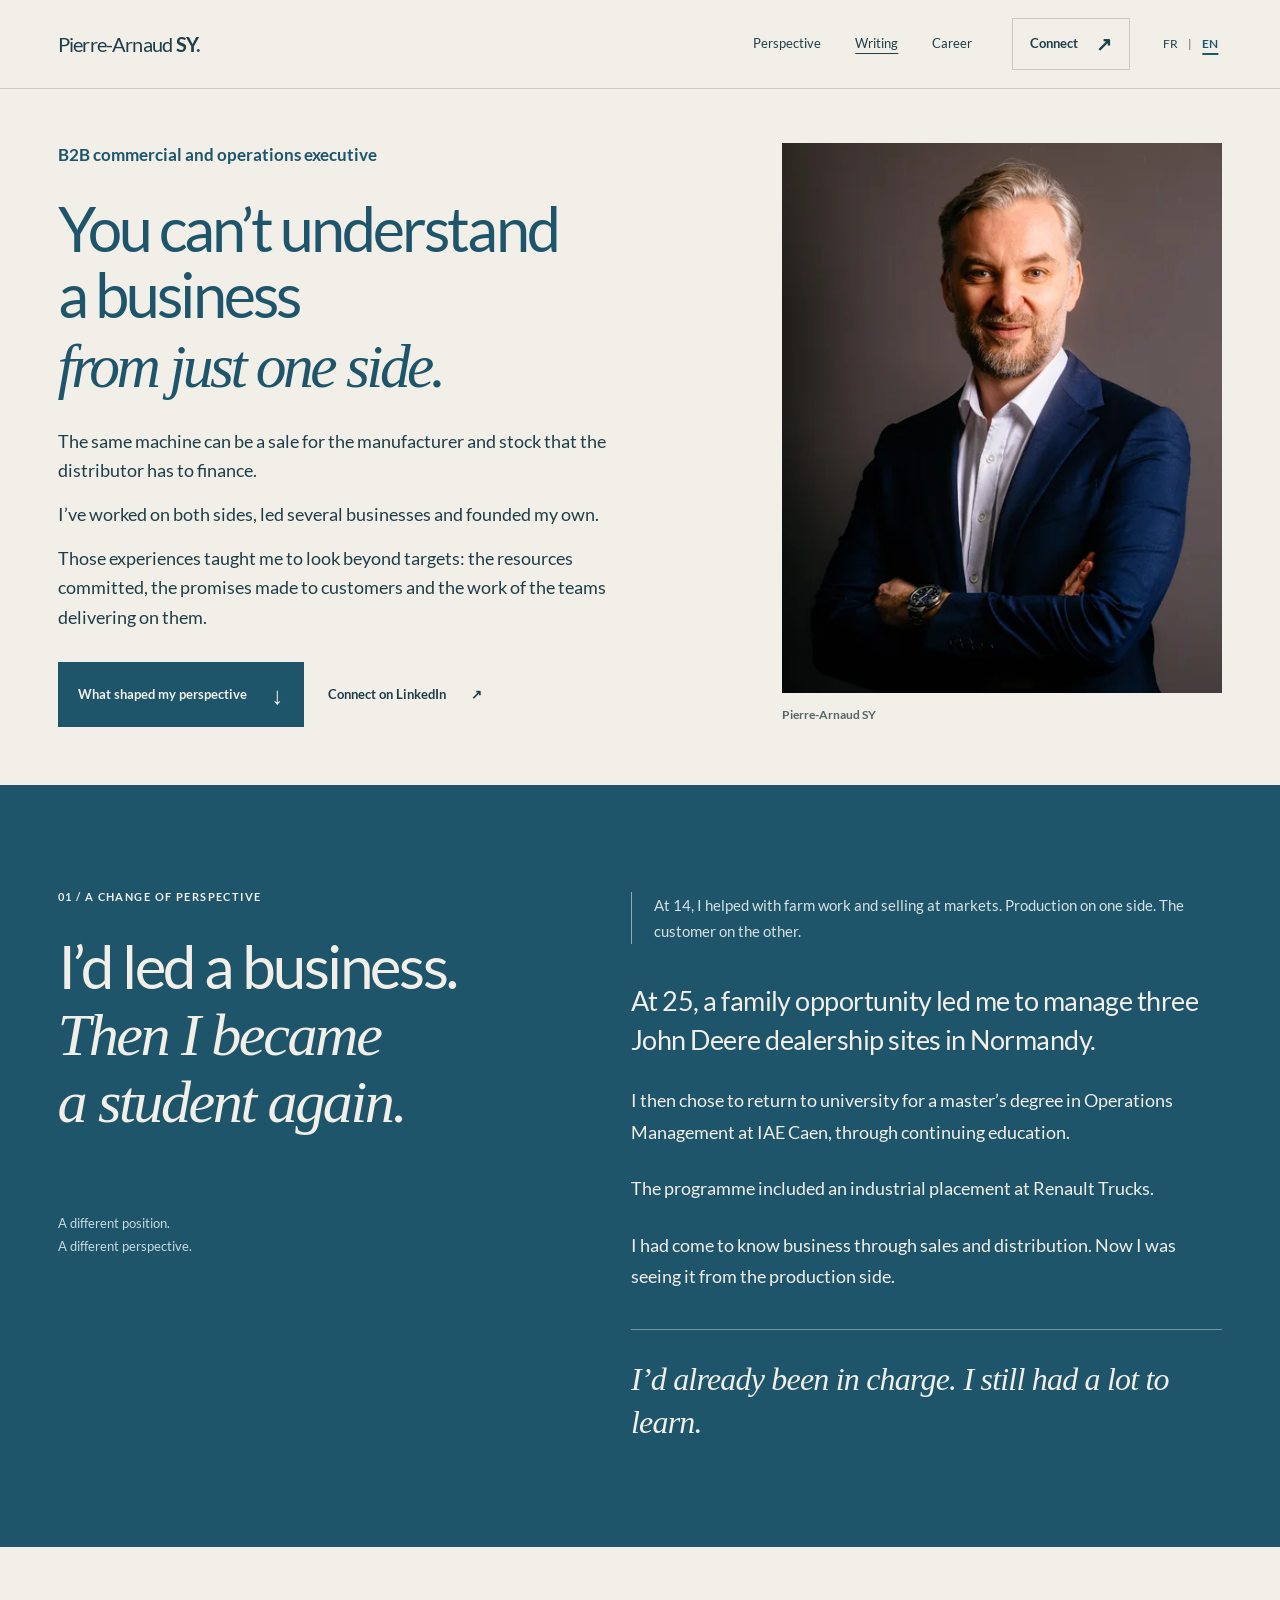
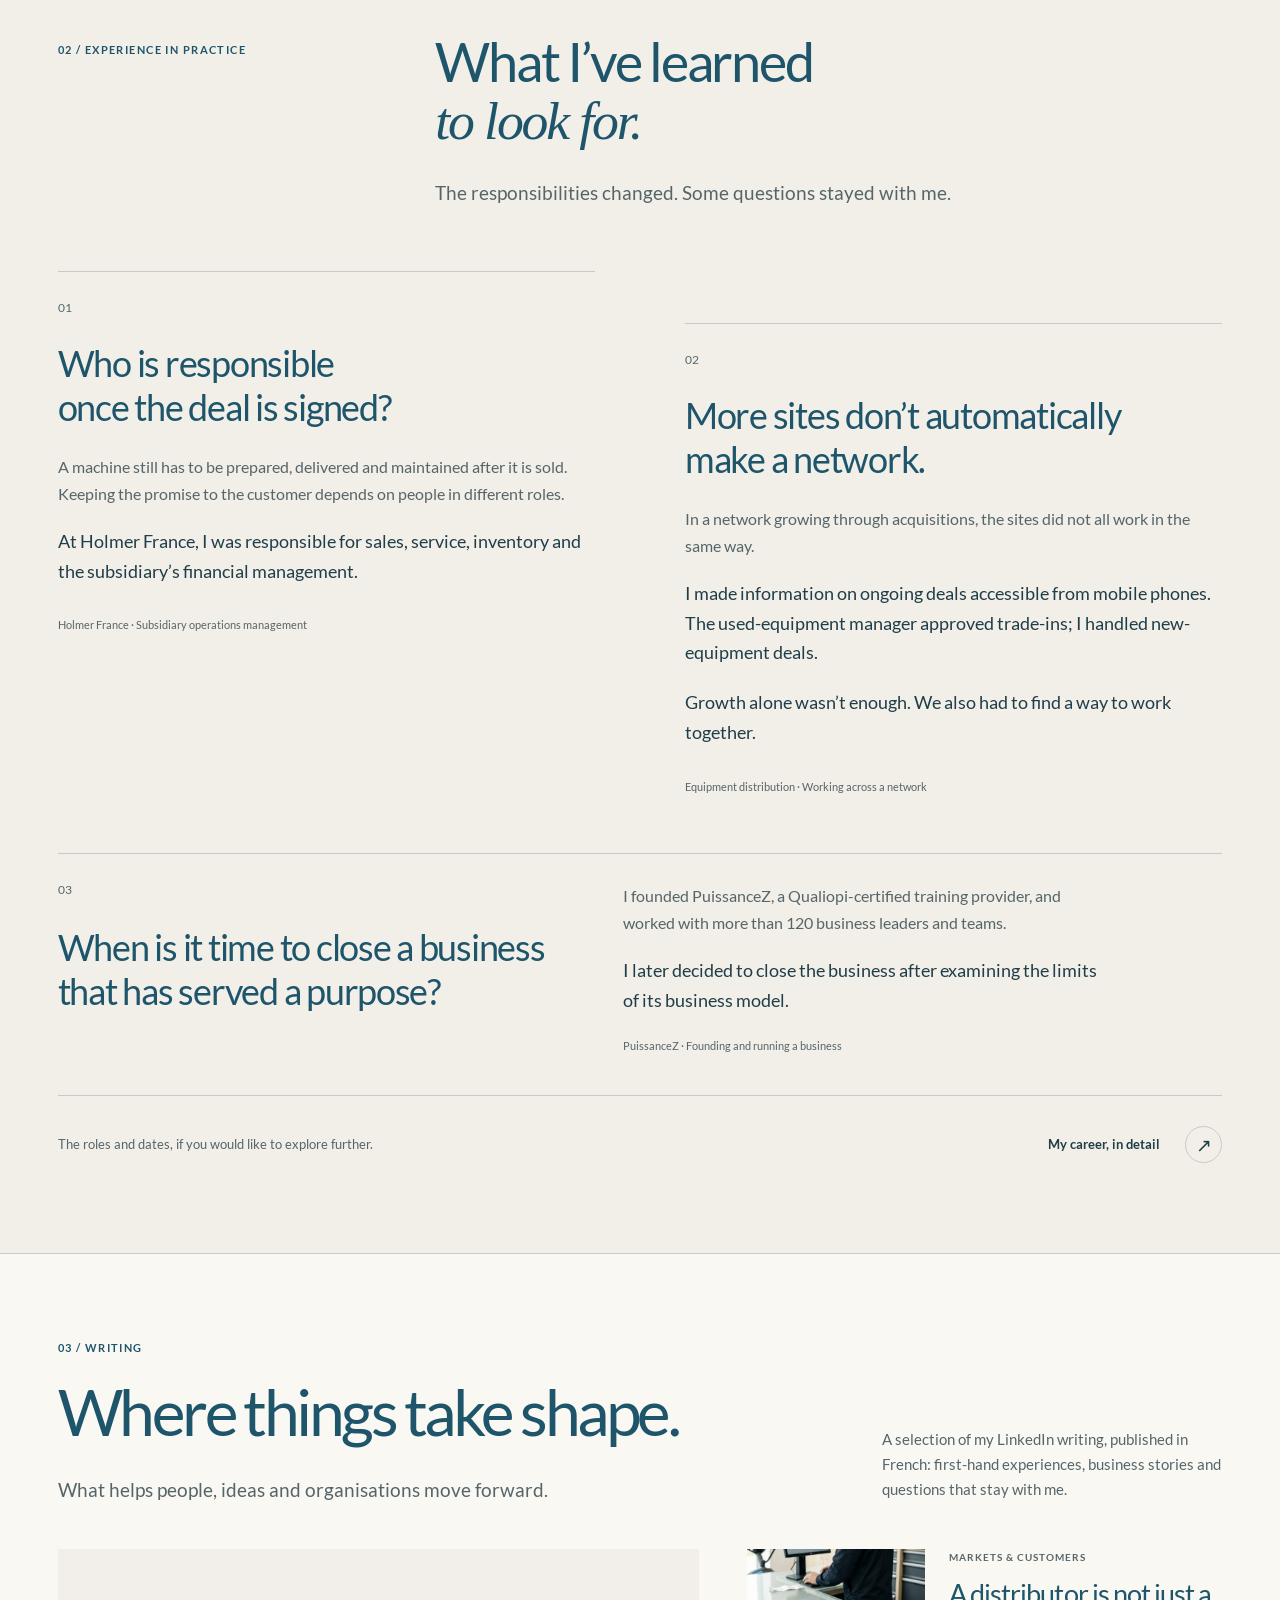
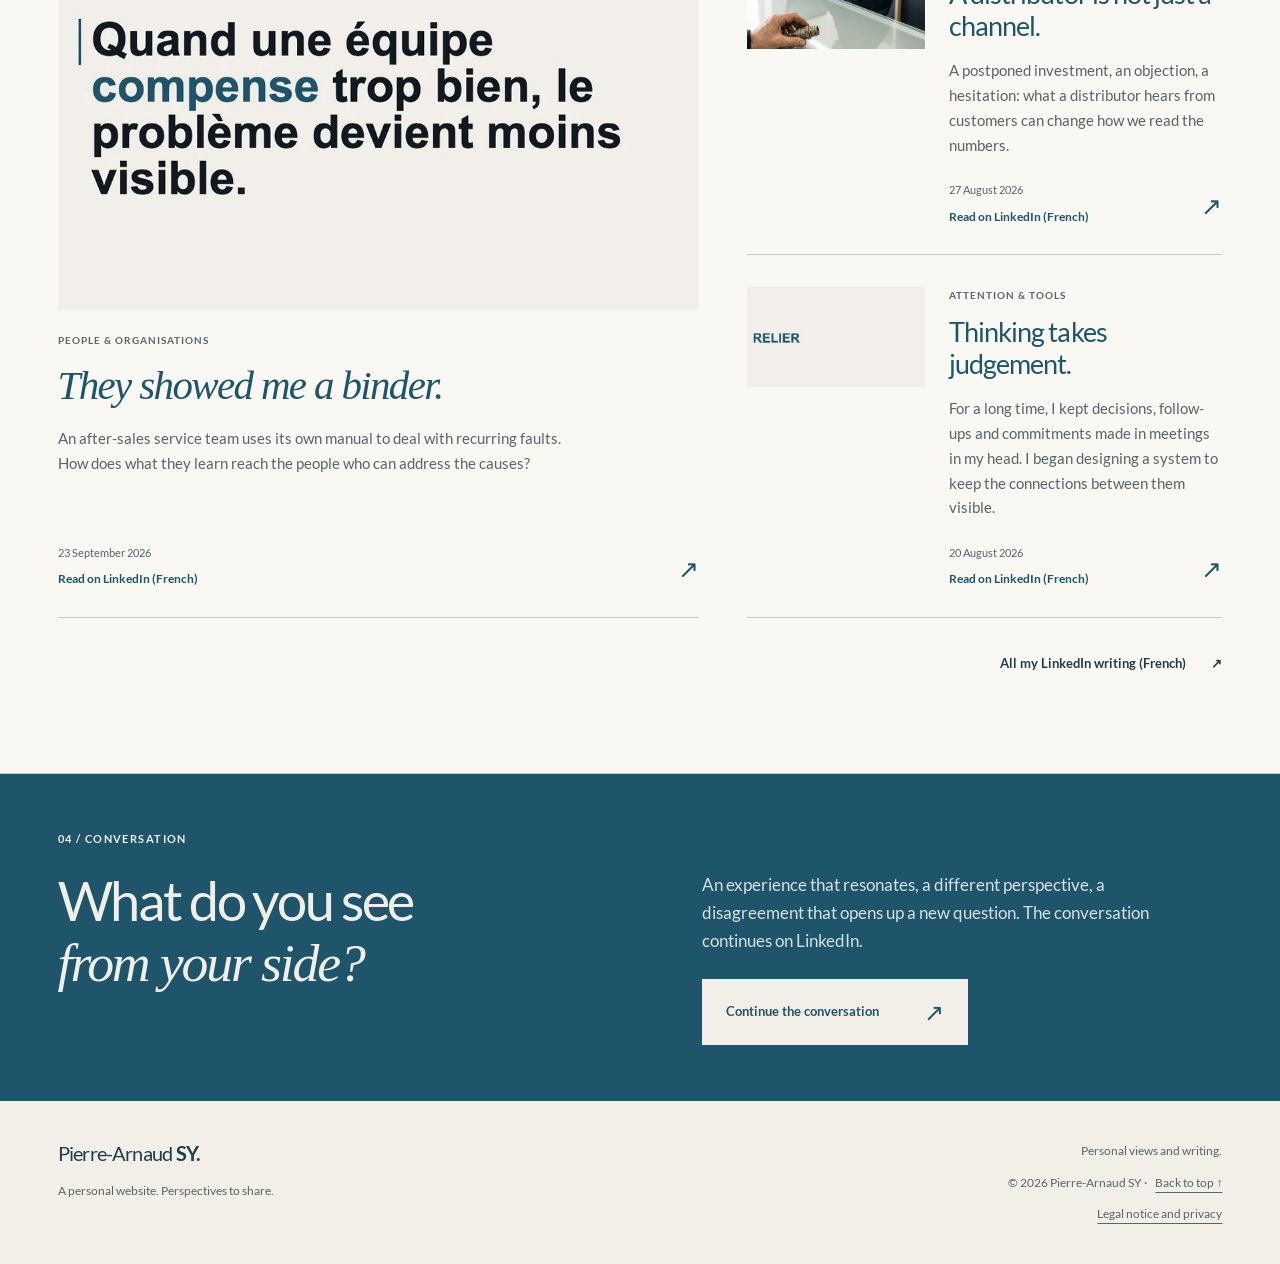
==== en/index.html @ 5c0ee221 "Actualiser les introductions et les formations FR EN" ====
<!doctype html>
<html lang="en">
<head>
  <meta charset="utf-8">
  <meta name="viewport" content="width=device-width, initial-scale=1">
  <meta name="theme-color" content="#F1EFE8">
  <meta name="description" content="From equipment distribution to manufacturing, from sales to the factory floor: the experience and writing of Pierre-Arnaud SY, a B2B commercial and operations executive.">
  <meta name="robots" content="index, follow">
  <meta name="referrer" content="strict-origin-when-cross-origin">
  <title>Pierre-Arnaud SY | Where things take shape</title>
  
    <link rel="canonical" href="https://piarsy.github.io/site-personnel/en/">
<meta property="og:url" content="https://piarsy.github.io/site-personnel/en/">
    <link rel="alternate" hreflang="fr" href="https://piarsy.github.io/site-personnel/">
    <link rel="alternate" hreflang="en" href="https://piarsy.github.io/site-personnel/en/">
    <link rel="alternate" hreflang="x-default" href="https://piarsy.github.io/site-personnel/">
    <meta property="og:type" content="profile">
    <meta property="og:locale" content="en_GB">
    <meta property="og:locale:alternate" content="fr_FR">
    <meta property="og:title" content="Pierre-Arnaud SY | Where things take shape">
    <meta property="og:description" content="From equipment distribution to manufacturing, from sales to the factory floor: the experience and writing of Pierre-Arnaud SY, a B2B commercial and operations executive.">
    <meta property="og:image" content="https://piarsy.github.io/site-personnel/assets/social-card.png">
    <meta property="og:image:width" content="1200">
    <meta property="og:image:height" content="630">
    <meta property="og:image:alt" content="Pierre-Arnaud SY. Where things take shape (French-language card)">
    <meta name="twitter:card" content="summary_large_image">
    <meta name="twitter:image" content="https://piarsy.github.io/site-personnel/assets/social-card.png">
  <link rel="icon" href="../assets/favicon.svg" type="image/svg+xml">
  <link rel="preload" href="../assets/fonts/lato-regular.woff2" as="font" type="font/woff2" crossorigin>
  <link rel="preload" href="../assets/fonts/lato-bold.woff2" as="font" type="font/woff2" crossorigin>
  <link rel="stylesheet" href="../styles.css">
  <script src="../app.js" defer></script>
  <script type="application/ld+json">{"@context":"https://schema.org","@type":"ProfilePage","name":"Pierre-Arnaud SY | Where things take shape","inLanguage":"en-GB","url":"https://piarsy.github.io/site-personnel/en/","mainEntity":{"@type":"Person","name":"Pierre-Arnaud SY","givenName":"Pierre-Arnaud","familyName":"SY","description":"From equipment distribution to manufacturing, from sales to the factory floor: the experience and writing of Pierre-Arnaud SY, a B2B commercial and operations executive.","sameAs":["https://www.linkedin.com/in/pierrearnaudsy"],"@id":"https://piarsy.github.io/site-personnel/#person","url":"https://piarsy.github.io/site-personnel/"}}</script>
</head>
<body id="haut">
  <a class="skip-link" href="#contenu">Skip to content</a>
  <header class="site-header">
    <div class="wrap header-inner">
      <a href="#haut" class="wordmark" aria-label="Pierre-Arnaud SY, home">Pierre-Arnaud <strong>SY<span class="brand-dot">.</span></strong></a>
      <nav class="desktop-nav" aria-label="Main navigation">
        <a href="#histoire">Perspective</a>
        <a href="#publications">Writing</a>
        <a href="career.html">Career</a>
      </nav>
      <a class="header-link" data-contact href="https://www.linkedin.com/in/pierrearnaudsy" target="_blank" rel="noopener noreferrer">Connect <span aria-hidden="true">↗</span><span class="sr-only"> on LinkedIn (opens in a new tab)</span></a>
      <nav class="language-switcher" aria-label="Site language"><a href="../" lang="fr" hreflang="fr" aria-label="FR, lire cette page en français">FR</a><span class="language-divider" aria-hidden="true">|</span><span class="current-language" lang="en" aria-current="page"><span aria-hidden="true">EN</span><span class="sr-only">English, current language</span></span></nav>
      <details class="mobile-menu">
        <summary aria-label="Navigation menu"><span class="menu-label">Menu</span><span aria-hidden="true">+</span></summary>
        <nav aria-label="Mobile navigation">
          <a href="#histoire">Perspective <span aria-hidden="true">↘</span></a>
          <a href="#publications">Writing <span aria-hidden="true">↘</span></a>
          <a href="career.html">Career <span aria-hidden="true">↗</span></a>
          <a href="#conversation">The conversation <span aria-hidden="true">↘</span></a>
        </nav>
      </details>
    </div>
  </header>
  <main id="contenu" tabindex="-1">
    <section class="wrap hero option-c" aria-labelledby="hero-title">
      <div class="hero-copy">
        <p class="identity">B2B commercial and operations executive</p>
        <h1 id="hero-title">You can’t understand a business <em>from just one side.</em></h1>
        <div class="c-intro">
          <p>The same machine can be a sale for the manufacturer and stock that the distributor has to finance.</p>
          <p>I’ve worked on both sides, led several businesses and founded my own.</p>
<p>Those experiences taught me to look beyond targets: the resources committed, the promises made to customers and the work of the teams delivering on them.</p>
        </div>
        <div class="hero-actions">
          <a href="#histoire" class="button button-primary">What shaped my perspective <span aria-hidden="true">↓</span></a>
          <a class="text-link hero-contact" data-contact href="https://www.linkedin.com/in/pierrearnaudsy" target="_blank" rel="noopener noreferrer">Connect on LinkedIn <span aria-hidden="true">↗</span><span class="sr-only"> (opens in a new tab)</span></a>
        </div>
      </div>
      <figure class="hero-portrait">
        <div class="portrait-frame">
          <img src="../assets/portrait-800.webp" srcset="../assets/portrait-480.webp 480w, ../assets/portrait-800.webp 800w" sizes="(max-width: 379px) 116px, (max-width: 719px) 148px, (max-width: 1000px) 40vw, 34vw" alt="Portrait of Pierre-Arnaud SY" width="800" height="1000" fetchpriority="high">
        </div>
        <figcaption><span>Pierre-Arnaud SY</span></figcaption>
      </figure>
    </section>

    <section class="story section" id="histoire" aria-labelledby="story-title">
      <div class="wrap story-layout">
        <div class="story-heading">
          <p class="eyebrow">01 / A change of perspective</p>
          <h2 id="story-title">I’d led a business. <em>Then I became a student again.</em></h2>
          <span class="story-side-note" aria-hidden="true">A different position.<br>A different perspective.</span>
        </div>
        <div class="story-content">
          <p class="story-prelude">At 14, I helped with farm work and selling at markets. Production on one side. The customer on the other.</p>
          <p class="story-opening">At 25, a family opportunity led me to manage three John Deere dealership sites in Normandy.</p>
          <p>I then chose to return to university for a master’s degree in Operations Management at IAE Caen, through continuing education.</p>
<p>The programme included an industrial placement at Renault Trucks.</p>
<p>I had come to know business through sales and distribution. Now I was seeing it from the production side.</p>
          <p class="story-closing">I’d already been in charge. I still had a lot to learn.</p>
        </div>
      </div>
    </section>

    <section class="section wrap situations" id="regard" aria-labelledby="situations-title">
      <div class="section-grid">
        <p class="eyebrow">02 / Experience in practice</p>
        <div><h2 id="situations-title">What I’ve learned <em>to look for.</em></h2><p class="lead">The responsibilities changed. Some questions stayed with me.</p></div>
      </div>
      <div class="situation-grid">
    <article class="situation" id="vente">
      <span class="situation-number" aria-hidden="true">01</span>
      <h3>Who is responsible once the deal is signed?</h3>
      <div class="situation-copy"><p>A machine still has to be prepared, delivered and maintained after it is sold. Keeping the promise to the customer depends on people in different roles.</p>
<p>At Holmer France, I was responsible for sales, service, inventory and the subsidiary’s financial management.</p></div>
      <p class="situation-context">Holmer France · Subsidiary operations management</p>
    </article>

    <article class="situation" id="reseau">
      <span class="situation-number" aria-hidden="true">02</span>
      <h3>More sites don’t automatically make a network.</h3>
      <div class="situation-copy"><p>In a network growing through acquisitions, the sites did not all work in the same way.</p>
<p>I made information on ongoing deals accessible from mobile phones. The used-equipment manager approved trade-ins; I handled new-equipment deals.</p>
<p>Growth alone wasn’t enough. We also had to find a way to work together.</p></div>
      <p class="situation-context">Equipment distribution · Working across a network</p>
    </article>

    <article class="situation" id="entreprendre">
      <span class="situation-number" aria-hidden="true">03</span>
      <h3>When is it time to close a business that has served a purpose?</h3>
      <div class="situation-copy"><p>I founded PuissanceZ, a Qualiopi-certified training provider, and worked with more than 120 business leaders and teams.</p>
<p>I later decided to close the business after examining the limits of its business model.</p></div>
      <p class="situation-context">PuissanceZ · Founding and running a business</p>
    </article></div>
      <div class="career-invitation">
        <p>The roles and dates, if you would like to explore further.</p>
        <a class="text-link" href="career.html">My career, in detail <span class="round-arrow" aria-hidden="true">↗</span></a>
      </div>
    </section>

    
    <section class="publications section" id="publications" aria-labelledby="publications-title">
      <div class="wrap">
        <div class="editorial-head">
          <div><p class="eyebrow">03 / Writing</p><h2 id="publications-title">Where things take shape.</h2><p class="lead">What helps people, ideas and organisations move forward.</p></div>
          <p class="editorial-description">A selection of my LinkedIn writing, published in French: first-hand experiences, business stories and questions that stay with me.</p>
        </div>
        <div class="publication-list">
    <a class="publication" data-featured href="https://www.linkedin.com/posts/pierrearnaudsy_je-demandais-%C3%A0-une-%C3%A9quipe-sav-comment-elle-activity-7508525810660597760-LSPP" target="_blank" rel="noopener noreferrer">
      <span class="publication-media"><img class="publication-image" src="../assets/publications/sav-960.webp" srcset="../assets/publications/sav-480.webp 480w, ../assets/publications/sav-960.webp 960w" sizes="(max-width: 719px) 90vw, (max-width: 1000px) 42vw, 51vw" width="960" height="540" alt="Original French-language poster about how a team’s workarounds can make a recurring problem less visible." loading="lazy" decoding="async"></span>
      <div class="publication-body">
        <span class="publication-category">People &amp; organisations</span>
        <h3>They showed me a binder.</h3>
        <p class="publication-excerpt">An after-sales service team uses its own manual to deal with recurring faults. How does what they learn reach the people who can address the causes?</p>
        <span class="publication-foot"><span><time datetime="2026-09-23">23 September 2026</time><strong>Read on LinkedIn (French)<span class="sr-only"> (opens in a new tab)</span></strong></span><span aria-hidden="true">↗</span></span>
      </div>
    </a>

    <a class="publication" href="https://www.linkedin.com/posts/pierrearnaudsy_un-distributeur-nest-pas-un-canal-cest-activity-7498652296688443392-QfY8" target="_blank" rel="noopener noreferrer">
      <span class="publication-media"><img class="publication-image" src="../assets/publications/distributeur-960.webp" srcset="../assets/publications/distributeur-480.webp 480w, ../assets/publications/distributeur-960.webp 960w" sizes="(max-width: 719px) 90vw, (max-width: 1000px) 42vw, 16vw" width="960" height="540" alt="A hand holding a metal component at a counter, with a screen behind it. Original illustration from the post." loading="lazy" decoding="async"></span>
      <div class="publication-body">
        <span class="publication-category">Markets &amp; customers</span>
        <h3>A distributor is not just a channel.</h3>
        <p class="publication-excerpt">A postponed investment, an objection, a hesitation: what a distributor hears from customers can change how we read the numbers.</p>
        <span class="publication-foot"><span><time datetime="2026-08-27">27 August 2026</time><strong>Read on LinkedIn (French)<span class="sr-only"> (opens in a new tab)</span></strong></span><span aria-hidden="true">↗</span></span>
      </div>
    </a>

    <a class="publication" href="https://www.linkedin.com/posts/pierrearnaudsy_jai-arr%C3%AAt%C3%A9-de-demander-%C3%A0-ma-m%C3%A9moire-de-faire-activity-7496114170283683840--w28" target="_blank" rel="noopener noreferrer">
      <span class="publication-media"><img class="publication-image" src="../assets/publications/memoire-960.webp" srcset="../assets/publications/memoire-480.webp 480w, ../assets/publications/memoire-960.webp 960w" sizes="(max-width: 719px) 90vw, (max-width: 1000px) 42vw, 16vw" width="960" height="540" alt="The French word RELIER, meaning connect, on an ivory background. Original image from the post." loading="lazy" decoding="async"></span>
      <div class="publication-body">
        <span class="publication-category">Attention &amp; tools</span>
        <h3>Thinking takes judgement.</h3>
        <p class="publication-excerpt">For a long time, I kept decisions, follow-ups and commitments made in meetings in my head. I began designing a system to keep the connections between them visible.</p>
        <span class="publication-foot"><span><time datetime="2026-08-20">20 August 2026</time><strong>Read on LinkedIn (French)<span class="sr-only"> (opens in a new tab)</span></strong></span><span aria-hidden="true">↗</span></span>
      </div>
    </a></div>
        <div class="all-publications"><a class="text-link" href="https://www.linkedin.com/in/pierrearnaudsy/recent-activity/all/" target="_blank" rel="noopener noreferrer">All my LinkedIn writing (French) <span aria-hidden="true">↗</span><span class="sr-only"> (opens in a new tab)</span></a></div>
      </div>
    </section>

    <section class="conversation" id="conversation" aria-labelledby="contact-title">
      <div class="wrap contact-inner">
        <p class="eyebrow">04 / Conversation</p>
        <h2 id="contact-title">What do you see <em>from your side?</em></h2>
        <p>An experience that resonates, a different perspective, a disagreement that opens up a new question. The conversation continues on LinkedIn.</p>
        <a class="button" data-contact href="https://www.linkedin.com/in/pierrearnaudsy" target="_blank" rel="noopener noreferrer">Continue the conversation <span aria-hidden="true">↗</span><span class="sr-only"> on LinkedIn (opens in a new tab)</span></a>
      </div>
    </section>
  </main>
  <footer class="wrap site-footer">
    <div><a href="#haut" class="wordmark">Pierre-Arnaud <strong>SY.</strong></a><p>A personal website. Perspectives to share.</p></div>
    <div class="footer-meta"><p>Personal views and writing.</p><p>© 2026 Pierre-Arnaud SY <span aria-hidden="true">·</span> <a href="#haut">Back to top ↑</a></p><p><a href="legal.html">Legal notice and privacy</a></p></div>
  </footer>
</body>
</html>
---- styles.css ----
@font-face {
  font-family: Lato;
  src: url("assets/fonts/lato-regular.woff2") format("woff2");
  font-weight: 400;
  font-style: normal;
  font-display: swap;
}
@font-face {
  font-family: Lato;
  src: url("assets/fonts/lato-bold.woff2") format("woff2");
  font-weight: 700;
  font-style: normal;
  font-display: swap;
}

:root {
  color-scheme: light;
  --paper: #f1efe8;
  --light: #f9f8f3;
  --steel: #1e556b;
  --ink: #203e49;
  --muted: #56656a;
  --line: #c8cbc5;
  --white: #fff;
  --gutter: clamp(22px, 4.5vw, 76px);
}
*, *::before, *::after { box-sizing: border-box; }
html { scroll-behavior: smooth; scroll-padding-top: 105px; }
body { margin: 0; background: var(--paper); color: var(--ink); font-family: Lato, "Helvetica Neue", Arial, sans-serif; font-size: 17px; line-height: 1.65; -webkit-font-smoothing: antialiased; }
::selection { color: var(--white); background: var(--steel); }
a { color: inherit; text-underline-offset: 5px; }
button, summary, a { -webkit-tap-highlight-color: transparent; }
a:focus-visible, summary:focus-visible, button:focus-visible { outline: 3px solid var(--steel); outline-offset: 6px; }
.conversation a:focus-visible, .story a:focus-visible { outline-color: var(--paper); }
img { display: block; max-width: 100%; }
h1, h2, h3, p, figure { margin: 0; }
h1, h2, h3 { font-weight: 400; }
h1, h2, h3, h4, p { overflow-wrap: anywhere; }
em { font-family: Georgia, "Times New Roman", serif; font-weight: 400; }
p + p { margin-top: 18px; }
.wrap { width: min(100% - var(--gutter) * 2, 1280px); margin-inline: auto; }
.sr-only { position: absolute; width: 1px; height: 1px; padding: 0; margin: -1px; overflow: hidden; clip-path: inset(50%); white-space: nowrap; border: 0; }
.skip-link { position: fixed; left: 20px; top: 12px; z-index: 50; padding: 12px 18px; background: var(--steel); color: white; transform: translateY(-160%); }
.skip-link:focus { transform: translateY(0); }
.eyebrow { color: var(--steel); font-size: 11px; font-weight: 700; line-height: 1.6; letter-spacing: .13em; text-transform: uppercase; }
.site-header { position: sticky; top: 0; z-index: 20; background: rgb(241 239 232 / 97%); border-bottom: 1px solid var(--line); }
.header-inner { min-height: 88px; display: flex; align-items: center; gap: 28px; }
.wordmark { font-size: 20px; line-height: 1.2; letter-spacing: -.035em; text-decoration: none; }
.wordmark strong { font-weight: 700; }
.brand-dot { color: var(--steel); }
.desktop-nav { display: flex; gap: 34px; margin-left: auto; font-size: 13px; }
.desktop-nav a, .header-link { text-decoration: none; }
.desktop-nav a { padding-block: 12px; }
.desktop-nav a:hover, .desktop-nav a[aria-current] { text-decoration: underline; text-decoration-thickness: 1px; }
.header-link { display: inline-flex; align-items: center; justify-content: center; gap: 18px; min-height: 44px; margin-left: 12px; padding: 9px 17px; border: 1px solid var(--line); font-size: 13px; font-weight: 700; white-space: nowrap; transition: border-color .2s, background .2s; }
.header-link:hover { border-color: var(--steel); background: var(--light); }
.header-link > span:first-child { font-size: 19px; }
.mobile-menu { display: none; }
.hero { padding-top: clamp(48px, 5.1vw, 78px); display: grid; grid-template-columns: minmax(0, 1.6fr) minmax(0, .9fr); column-gap: clamp(35px, 5vw, 86px); align-items: center; }
.hero-copy .eyebrow { display: flex; align-items: center; gap: 12px; margin-bottom: 28px; }
.tiny-cross { font-size: 21px; font-weight: 400; }
h1 { max-width: 850px; color: var(--steel); font-size: clamp(47px, 5.2vw, 80px); line-height: 1.055; letter-spacing: -.048em; text-wrap: balance; }
h1 em { display: block; margin-top: 6px; letter-spacing: -.057em; }
.hero-context { max-width: 510px; margin-top: 26px; font-size: clamp(17px, 1.4vw, 20px); line-height: 1.6; }
.hero-intro { max-width: 510px; margin-top: 18px; color: var(--muted); font-size: 17px; line-height: 1.65; }
.hero-actions { display: flex; align-items: center; flex-wrap: wrap; gap: 12px 24px; margin-top: 32px; }
.hero-actions .button, .hero-actions .text-link { margin: 0; }
.hero-actions .button { gap: 25px; padding-inline: 19px; }
.hero-contact { font-size: 12px; gap: 12px; }
.text-link { display: inline-flex; align-items: center; gap: 25px; min-height: 48px; margin-top: 28px; font-size: 13px; font-weight: 700; text-decoration: none; }
.text-link:hover { text-decoration: underline; }
.round-arrow { display: grid; place-items: center; width: 37px; height: 37px; border: 1px solid var(--line); border-radius: 50%; font-size: 19px; font-weight: 400; transition: border-color .2s, transform .2s; }
.text-link:hover .round-arrow { border-color: var(--steel); transform: translateY(3px); }
.hero-portrait { padding-top: 0; }
.portrait-frame { position: relative; background: #343632; }
.portrait-frame img { width: 100%; height: auto; aspect-ratio: 4 / 5; object-fit: cover; }
.photo-corner { position: absolute; bottom: 15px; right: 20px; color: white; font-size: 25px; font-weight: 400; }
.hero-portrait figcaption { display: flex; flex-direction: column; gap: 3px; padding-top: 16px; font-size: 12px; }
.hero-portrait figcaption span:first-child { font-weight: 700; }
.hero-portrait figcaption span + span { color: var(--muted); font-size: 11px; }
.hero-bottom { grid-column: 1 / -1; display: flex; align-items: center; gap: 28px; margin-top: 50px; padding-block: 20px; border-top: 1px solid var(--line); color: var(--muted); font-size: 12px; }
.hero-bottom > span + span { margin-left: auto; }
.hero-bottom a { display: grid; place-items: center; width: 44px; height: 44px; color: var(--steel); font-size: 20px; text-decoration: none; }
.section { padding-block: clamp(80px, 8vw, 125px); }
.section-grid { display: grid; grid-template-columns: minmax(0, .65fr) minmax(0, 1.7fr); gap: clamp(30px, 6vw, 100px); }
.section-grid > .eyebrow { padding-top: 10px; max-width: 220px; }
h2 { color: var(--steel); font-size: clamp(38px, 4.2vw, 64px); line-height: 1.12; letter-spacing: -.04em; text-wrap: balance; }
h2 em { display: block; letter-spacing: -.04em; }
.lead { max-width: 640px; margin-top: 26px; color: var(--muted); font-size: clamp(17px, 1.5vw, 20px); }
.story { background: var(--steel); color: var(--paper); }
.story h2, .story .eyebrow { color: var(--paper); }
.story-layout { display: grid; grid-template-columns: minmax(0, .9fr) minmax(0, 1.1fr); gap: clamp(40px, 7vw, 110px); }
.story-heading h2 { margin-top: 28px; font-size: clamp(45px, 4.7vw, 73px); }
.story-side-note { display: block; margin-top: 76px; color: #c7dade; font-size: 13px; line-height: 1.8; }
.story-content { padding-top: 4px; }
.story-content > p { font-size: 18px; line-height: 1.75; }
.story-content > p + p { margin-top: 25px; }
.story-content .story-prelude { border-left: 1px solid #8aadb9; padding-left: 22px; color: #d8e1e2; font-size: 15px; }
.story-content .story-opening { margin-top: 38px; font-size: clamp(22px, 2.1vw, 29px); line-height: 1.45; letter-spacing: -.02em; }
.story-content .story-closing { margin-top: 36px; padding-top: 28px; border-top: 1px solid #7293a0; font-family: Georgia, "Times New Roman", serif; font-size: clamp(26px, 2.5vw, 35px); font-style: italic; line-height: 1.35; letter-spacing: -.025em; }
.situation-grid { display: grid; grid-template-columns: repeat(2, minmax(0, 1fr)); gap: 58px 90px; margin-top: 62px; }
.situation { padding-top: 26px; border-top: 1px solid var(--line); scroll-margin-top: 110px; }
.situation-number { display: block; color: var(--muted); font-size: 12px; margin-bottom: 24px; }
.situation h3 { color: var(--steel); font-size: clamp(28px, 2.8vw, 41px); letter-spacing: -.035em; line-height: 1.22; text-wrap: balance; }
.situation-copy { margin-top: 25px; color: var(--muted); font-size: 16px; }
.situation-copy p + p { margin-top: 20px; color: var(--ink); font-size: 18px; line-height: 1.65; }
.situation-context { margin-top: 30px; color: var(--muted); font-size: 11px; line-height: 1.6; }
.situations { padding-block: clamp(68px, 6.6vw, 96px); }
.situation:nth-child(2) { margin-top: 52px; }
.situation:nth-child(3) { grid-column: 1 / -1; display: grid; grid-template-columns: minmax(0, .9fr) minmax(0, 1.1fr); column-gap: 75px; }
.situation:nth-child(3) .situation-number { grid-column: 1; }
.situation:nth-child(3) h3 { grid-column: 1; }
.situation:nth-child(3) .situation-copy { grid-column: 2; grid-row: 1 / 3; max-width: 54ch; margin-top: 0; padding-top: 3px; }
.situation:nth-child(3) .situation-context { grid-column: 2; margin-top: 22px; }
.career-invitation { display: flex; align-items: center; justify-content: space-between; gap: 24px; margin-top: 40px; padding-top: 25px; border-top: 1px solid var(--line); }
.career-invitation p { max-width: 390px; color: var(--muted); font-size: 13px; }
.career-invitation .text-link { margin-top: 0; }
.publications { padding-block: clamp(68px, 6.6vw, 96px); background: var(--light); border-block: 1px solid var(--line); }
.editorial-head { display: flex; justify-content: space-between; align-items: end; gap: 48px; }
.editorial-head h2 { margin-top: 20px; font-size: clamp(48px, 5vw, 74px); letter-spacing: -.055em; }
.editorial-head .lead { max-width: 510px; font-size: 19px; }
.editorial-description { max-width: 340px; color: var(--muted); font-size: 15px; padding-bottom: 4px; }
.publication-list { display: grid; grid-template-columns: minmax(0, 1.35fr) minmax(0, 1fr); gap: 32px 48px; margin-top: 44px; }
.publication { display: grid; grid-template-columns: minmax(0, .65fr) minmax(0, 1fr); align-content: start; gap: 24px; min-width: 0; padding-bottom: 28px; border-bottom: 1px solid var(--line); text-decoration: none; }
.publication[data-featured] { grid-column: 1; grid-row: 1 / 3; display: flex; flex-direction: column; gap: 22px; }
.publication-media { display: block; flex: 0 0 auto; align-self: start; width: 100%; min-width: 0; overflow: hidden; aspect-ratio: 16 / 9; background: var(--paper); }
.publication-image { width: 100%; height: auto; aspect-ratio: 16 / 9; object-fit: contain; }
.publication-body { display: flex; flex-direction: column; min-width: 0; }
.publication[data-featured] .publication-body { flex: 1; }
.publication:hover h3 { text-decoration: underline; text-decoration-thickness: 1px; text-underline-offset: 5px; }
.publication-category { color: var(--muted); font-size: 10px; font-weight: 700; letter-spacing: .1em; text-transform: uppercase; }
.publication h3 { color: var(--steel); font-size: clamp(25px, 2.1vw, 30px); line-height: 1.2; letter-spacing: -.035em; margin-top: 12px; }
.publication[data-featured] h3 { font-family: Georgia, "Times New Roman", serif; font-size: clamp(35px, 3.2vw, 46px); font-style: italic; letter-spacing: -.04em; }
.publication-excerpt { max-width: 58ch; font-size: 15px; color: var(--muted); margin-top: 16px; margin-bottom: 24px; }
.publication-foot { display: flex; justify-content: space-between; align-items: end; gap: 20px; margin-top: auto; font-size: 11px; color: var(--muted); }
.publication-foot strong { display: block; color: var(--steel); margin-top: 7px; font-size: 12px; }
.publication-foot > span:last-child { color: var(--steel); font-size: 25px; }
.all-publications { display: flex; justify-content: flex-end; }
.all-publications .text-link { margin-top: 22px; }
.career-main { width: min(100% - var(--gutter) * 2, 1040px); padding-block: 32px 70px; }
.back-link { display: inline-flex; align-items: center; gap: 12px; min-height: 44px; color: var(--muted); font-size: 13px; text-decoration: none; }
.back-link:hover { text-decoration: underline; }
.career-heading { padding-block: 45px 55px; }
.career-heading h1 { margin-top: 20px; font-size: clamp(47px, 6vw, 80px); }
.career-section-title { padding-block: 20px; border-top: 1px solid var(--steel); font-family: Lato, sans-serif; font-size: 12px; letter-spacing: .09em; text-transform: uppercase; }
.career-entry { display: grid; grid-template-columns: minmax(0, .5fr) minmax(0, 1.5fr); gap: 40px; padding-block: 30px; border-top: 1px solid var(--line); }
.career-period { color: var(--muted); font-size: 13px; padding-top: 3px; overflow-wrap: anywhere; }
.career-kind { display: block; width: fit-content; margin-top: 10px; border: 1px solid var(--line); padding: 2px 8px; color: var(--steel); font-size: 11px; }
.career-entry h3 { color: var(--steel); font-size: 25px; letter-spacing: -.025em; line-height: 1.3; }
.career-role { color: var(--steel); font-size: 15px; margin-top: 7px; }
.career-text { max-width: 64ch; color: var(--muted); font-size: 15px; margin-top: 14px; }
.career-reference { display: inline-flex; align-items: center; gap: 12px; min-height: 40px; margin-top: 8px; font-size: 12px; text-decoration: none; }
.career-reference:hover { text-decoration: underline; }
.career-qualifications { margin-top: 65px; }
.career-qualifications h2 { font-size: 36px; margin-top: 18px; }
.qualification-list { display: grid; grid-template-columns: repeat(2, minmax(0, 1fr)); gap: 38px; margin: 28px 0 0; padding: 25px 0 0; border-top: 1px solid var(--line); }
.qualification dt { color: var(--steel); font-size: 17px; line-height: 1.4; overflow-wrap: anywhere; }
.qualification dd { margin: 12px 0 0; color: var(--muted); font-size: 14px; overflow-wrap: anywhere; }
.qualification .qualification-context { margin-top: 10px; font-size: 12px; }
.career-contact { display: flex; align-items: center; justify-content: space-between; flex-wrap: wrap; gap: 24px; margin-top: 64px; padding-top: 30px; border-top: 1px solid var(--steel); }
.career-contact p { font-size: 17px; }
.career-contact .button { margin: 0; }
summary { cursor: pointer; }
summary::-webkit-details-marker { display: none; }
.conversation { position: relative; overflow: hidden; background: var(--steel); color: var(--paper); }
.contact-inner { position: relative; display: grid; grid-template-columns: minmax(0, 1.1fr) minmax(0, 1fr); gap: 24px 72px; padding-block: 56px; }
.contact-inner > .eyebrow { grid-column: 1 / -1; }
.conversation .eyebrow, .conversation h2 { color: var(--paper); }
.conversation h2 { grid-column: 1; grid-row: 2 / 4; position: relative; z-index: 1; font-size: clamp(40px, 4.2vw, 60px); max-width: 620px; line-height: 1.08; }
.conversation h2 em { margin-top: 5px; }
.conversation p:not(.eyebrow) { grid-column: 2; grid-row: 2; align-self: end; max-width: 455px; font-size: 17px; color: #d8e1e2; }
.conversation .button { grid-column: 2; grid-row: 3; justify-self: start; align-self: start; margin-top: 0; }
.button { display: inline-flex; position: relative; z-index: 1; gap: 45px; align-items: center; justify-content: space-between; min-height: 56px; margin-top: 32px; padding: 12px 23px; color: var(--steel); background: var(--paper); border: 1px solid var(--paper); font-size: 13px; font-weight: 700; text-decoration: none; transition: background .2s; }
.button:hover { background: white; }
.button-primary { color: var(--paper); background: var(--steel); border-color: var(--steel); }
.button-primary:hover { color: var(--paper); background: var(--ink); border-color: var(--ink); }
.button > span[aria-hidden] { font-size: 24px; font-weight: 400; }
.site-footer { display: flex; justify-content: space-between; gap: 35px; padding-block: 40px; }
.site-footer p { margin-top: 12px; color: var(--muted); font-size: 12px; }
.footer-meta { text-align: right; }
.footer-meta p:first-child { margin-top: 0; }
.footer-meta a { margin-left: 6px; }

@media (min-width: 1600px) {
  .hero { padding-top: 100px; }
}
@media (max-width: 1000px) {
  .header-inner { gap: 20px; }
  .desktop-nav { gap: 22px; }
  .header-link { margin-left: 0; gap: 12px; }
  .hero { column-gap: 30px; grid-template-columns: minmax(0, 1.45fr) minmax(0, .8fr); }
  h1 { font-size: clamp(44px, 5.4vw, 60px); }
  .hero-context { margin-top: 25px; }
  .section-grid { grid-template-columns: minmax(0, .65fr) minmax(0, 1.7fr); gap: 35px; }
  .story-layout { gap: 40px; }
  .situation-grid { column-gap: 45px; }
  .situation:nth-child(3) { column-gap: 45px; }
  .publication-list { grid-template-columns: repeat(2, minmax(0, 1fr)); gap: 32px; }
  .publication[data-featured] { grid-column: 1 / -1; grid-row: auto; display: grid; grid-template-columns: minmax(0, .95fr) minmax(0, 1.05fr); gap: 28px; }
  .publication:not([data-featured]) { display: flex; flex-direction: column; gap: 20px; }
  .publication:not([data-featured]) .publication-body { flex: 1; }
  .editorial-head { gap: 30px; }
  .contact-inner { column-gap: 40px; }
}
@media (max-width: 719px) {
  html { scroll-padding-top: 85px; }
  body { font-size: 16px; }
  .header-inner { min-height: 72px; padding-block: 12px; gap: 12px; flex-wrap: wrap; }
  .header-inner .wordmark { min-width: 0; flex: 1 1 auto; }
  .wordmark { font-size: 16px; }
  .desktop-nav { display: none; }
  .header-link { display: inline-flex; gap: 10px; padding-inline: 10px; margin-left: auto; font-size: 11px; }
  .header-link > span:first-child { font-size: 17px; }
  .mobile-menu { display: block; flex-shrink: 0; }
  .mobile-menu summary { display: flex; gap: 8px; align-items: center; justify-content: flex-end; min-width: 35px; min-height: 44px; list-style: none; font-size: 11px; }
  .mobile-menu summary > span[aria-hidden] { font-size: 23px; line-height: 1; }
  .mobile-menu[open] summary > span[aria-hidden] { transform: rotate(45deg); }
  .mobile-menu nav { position: absolute; top: 100%; left: 0; right: 0; display: grid; padding: 12px var(--gutter) 24px; border-bottom: 1px solid var(--line); background: var(--paper); box-shadow: 0 12px 16px rgb(32 62 73 / 5%); }
  .mobile-menu nav a { display: flex; justify-content: space-between; padding-block: 13px; text-decoration: none; border-bottom: 1px solid var(--line); font-size: 17px; }
  .hero { grid-template-columns: minmax(0, 1.15fr) minmax(0, .85fr); gap: 22px; padding-top: 34px; }
  .hero-copy { display: contents; }
  .hero-copy .eyebrow { grid-column: 1 / -1; gap: 8px; margin: 0; font-size: 9px; letter-spacing: .08em; }
  h1 { font-size: clamp(40px, 7.6vw, 65px); line-height: 1.07; max-width: 590px; }
  .hero-copy h1 { grid-column: 1 / -1; }
  .hero-context { grid-column: 1 / -1; grid-row: 3; max-width: none; font-size: 16px; margin-top: 0; }
  .hero-intro { grid-column: 1; grid-row: 4; max-width: none; font-size: 16px; margin-top: 0; line-height: 1.65; align-self: start; }
  .hero-actions { grid-column: 1 / -1; grid-row: 5; margin: 0; gap: 4px 24px; }
  .hero-actions .button { min-height: 52px; font-size: 12px; padding-inline: 17px; }
  .hero-actions .hero-contact { min-height: 44px; }
  .text-link { margin-top: 22px; }
  .hero-portrait { grid-column: 2; grid-row: 4; align-self: start; width: 100%; max-width: none; margin: 0; }
  .portrait-frame img { aspect-ratio: 4 / 5; }
  .hero-portrait figcaption { padding-top: 10px; font-size: 10px; }
  .hero-portrait figcaption span + span { display: none; }
  .photo-corner { right: 9px; bottom: 5px; font-size: 18px; }
  .hero-bottom { grid-row: 6; margin-top: 0; gap: 10px; padding-block: 12px; font-size: 11px; }
  .hero-bottom > span:first-child { max-width: 140px; }
  .hero-bottom > span + span { display: none; }
  .hero-bottom a { margin-left: auto; }
  .section { padding-block: 70px; }
  .situations, .publications { padding-block: 56px; }
  .section-grid { grid-template-columns: 1fr; gap: 25px; }
  .section-grid > .eyebrow { max-width: none; padding: 0; }
  h2 { font-size: clamp(35px, 6.5vw, 46px); }
  .lead { margin-top: 22px; font-size: 17px; }
  .story-layout { grid-template-columns: 1fr; gap: 38px; }
  .story-heading h2 { font-size: clamp(42px, 8.3vw, 60px); margin-top: 22px; }
  .story-side-note { display: none; }
  .story-content > p { font-size: 16px; }
  .story-content .story-prelude { font-size: 14px; padding-left: 18px; }
  .story-content .story-opening { font-size: 23px; margin-top: 30px; }
  .story-content .story-closing { font-size: 29px; margin-top: 28px; }
  .situation-grid { grid-template-columns: 1fr; gap: 36px; margin-top: 36px; }
  .situation { padding-top: 22px; }
  .situation-number { margin-bottom: 18px; }
  .situation h3 { font-size: 31px; }
  .situation-copy { font-size: 15px; margin-top: 20px; }
  .situation-copy p + p { font-size: 17px; }
  .situation-context { font-size: 10px; margin-top: 24px; }
  .situation:nth-child(2) { margin-top: 0; }
  .situation:nth-child(3) { display: block; }
  .situation:nth-child(3) .situation-copy { margin-top: 20px; padding: 0; }
  .career-invitation { flex-direction: column; align-items: flex-start; gap: 12px; margin-top: 36px; }
  .editorial-head { display: block; }
  .editorial-head h2 { font-size: clamp(44px, 8vw, 60px); margin-top: 18px; }
  .editorial-head .lead { font-size: 18px; }
  .editorial-description { margin-top: 22px; max-width: 500px; }
  .publication-list { grid-template-columns: minmax(0, 1fr); gap: 32px; margin-top: 30px; }
  .publication, .publication[data-featured], .publication:not([data-featured]) { display: flex; flex-direction: column; grid-column: auto; grid-row: auto; gap: 18px; padding: 0 0 28px; }
  .publication h3 { max-width: 440px; font-size: 28px; margin-top: 12px; }
  .publication[data-featured] h3 { font-size: 36px; }
  .publication-excerpt { max-width: 450px; margin-top: 14px; margin-bottom: 22px; font-size: 15px; }
  .all-publications { justify-content: flex-start; }
  .career-main { padding-block: 22px 55px; }
  .career-heading { padding-block: 30px 40px; }
  .career-heading h1 { font-size: 50px; }
  .career-entry { grid-template-columns: 1fr; gap: 12px; padding-block: 26px; }
  .career-period { font-size: 12px; }
  .career-entry h3 { font-size: 24px; }
  .career-role { font-size: 14px; }
  .career-text { font-size: 14px; }
  .career-qualifications { margin-top: 48px; }
  .qualification-list { grid-template-columns: 1fr; gap: 28px; }
  .career-contact { margin-top: 45px; }
  .contact-inner { display: block; padding-block: 44px; }
  .conversation h2 { font-size: clamp(36px, 7.6vw, 44px); margin-top: 20px; }
  .conversation .eyebrow { max-width: 230px; font-size: 10px; }
  .conversation p:not(.eyebrow) { max-width: 420px; margin-top: 20px; font-size: 16px; }
  .conversation .button { margin-top: 24px; }
  .button { max-width: 100%; gap: 24px; font-size: 12px; }
  .site-footer { display: block; padding-block: 32px; }
  .footer-meta { text-align: left; margin-top: 30px; }
}
@media (max-width: 379px) {
  .menu-label { display: none; }
  .hero { gap: 18px; }
  .hero-intro { font-size: 15px; }
}
@media (prefers-reduced-motion: reduce) {
  html { scroll-behavior: auto; }
  *, *::before, *::after { transition: none !important; animation: none !important; }
}
@media print {
  .site-header { position: static; }
  .desktop-nav, .mobile-menu, .header-link, .text-link, .button, .hero-bottom { display: none; }
  .section, .contact-inner { padding-block: 35px; }
  .story, .conversation { background: transparent; color: #203e49; }
  .story h2, .story .eyebrow, .story .lead, .story p, .conversation h2, .conversation .eyebrow, .conversation p:not(.eyebrow) { color: #203e49; }
  details:not([open]) > :not(summary) { display: block; }
  .hero { padding-top: 30px; }
  h1 { font-size: 44px; }
  h2 { font-size: 32px; }
}

/* Ouverture C validée : règles reprises à l’identique depuis la maquette. */
.option-c { padding-block: 54px 58px; grid-template-columns: minmax(0, 1.5fr) minmax(0, 1fr); column-gap: clamp(36px, 5vw, 76px); align-items: start; }
.option-c .identity { margin: 0 0 27px; color: var(--steel); font-size: 17px; font-weight: 700; line-height: 1.45; }
.option-c h1 { font-size: clamp(46px, 4.8vw, 72px); line-height: 1.075; }
.c-intro { margin-top: 28px; max-width: 57ch; font-size: 18px; line-height: 1.65; color: var(--ink); }
.c-intro p + p { margin-top: 14px; }
.option-c .hero-actions { margin-top: 29px; gap: 12px 24px; }
.option-c .hero-portrait { margin: 0; padding-top: 0; }
.option-c .portrait-frame { background: #343632; }
.option-c .portrait-frame img { width: 100%; height: auto; aspect-ratio: 4 / 5; object-fit: contain; }
.option-c .hero-portrait figcaption { padding-top: 12px; color: var(--muted); font-size: 12px; }
@media (min-width: 720px) and (max-width: 1000px) {
  .option-c { grid-template-columns: minmax(0, 1.35fr) minmax(0, 1fr); column-gap: 32px; padding-block: 42px 46px; }
  .option-c h1 { font-size: clamp(42px, 5.5vw, 54px); }
  .c-intro { font-size: 17px; }
  .option-c .identity { font-size: 15px; }
}
@media (max-width: 719px) {
  .option-c { grid-template-columns: minmax(0, 1fr) 148px; gap: 26px 22px; padding-block: 26px 34px; }
  .option-c .hero-copy { display: contents; }
  .option-c .identity { grid-column: 1; grid-row: 1; margin: 0; max-width: 220px; align-self: center; font-size: 17px; line-height: 1.5; }
  .option-c h1 { grid-column: 1 / -1; grid-row: 2; font-size: clamp(37px, 9.5vw, 48px); line-height: 1.09; }
  .option-c .c-intro { grid-column: 1 / -1; grid-row: 3; margin: 0; max-width: none; font-size: 16px; line-height: 1.65; }
  .option-c .hero-actions { grid-column: 1 / -1; grid-row: 4; margin: 0; gap: 5px 24px; }
  .option-c .hero-portrait { grid-column: 2; grid-row: 1; width: 100%; align-self: start; }
  .option-c .hero-portrait figcaption { display: none; }
}
@media (max-width: 379px) {
  .option-c { grid-template-columns: minmax(0, 1fr) 116px; column-gap: 18px; }
  .option-c .identity { font-size: 16px; }
}
/* Sélecteur bilingue validé, sans changement de la composition éditoriale. */
.language-switcher { display: flex; align-items: center; gap: 6px; flex: 0 0 auto; font-size: 12px; line-height: 1.4; white-space: nowrap; }
.language-switcher a, .language-switcher .current-language { display: inline-flex; align-items: center; justify-content: center; min-width: 24px; min-height: 44px; text-decoration: none; }
.language-switcher .current-language { color: var(--steel); font-weight: 700; text-decoration: underline; text-underline-offset: 5px; text-decoration-thickness: 2px; }
.language-switcher .language-divider { color: var(--muted); }
.language-switcher a:hover { text-decoration: underline; text-underline-offset: 5px; }
@media (max-width: 719px) {
  .header-inner > .header-link { display: none; }
  .header-inner { column-gap: 12px; }
  .language-switcher { gap: 3px; font-size: 11px; }
}
@media print { .language-switcher { display: none; } }
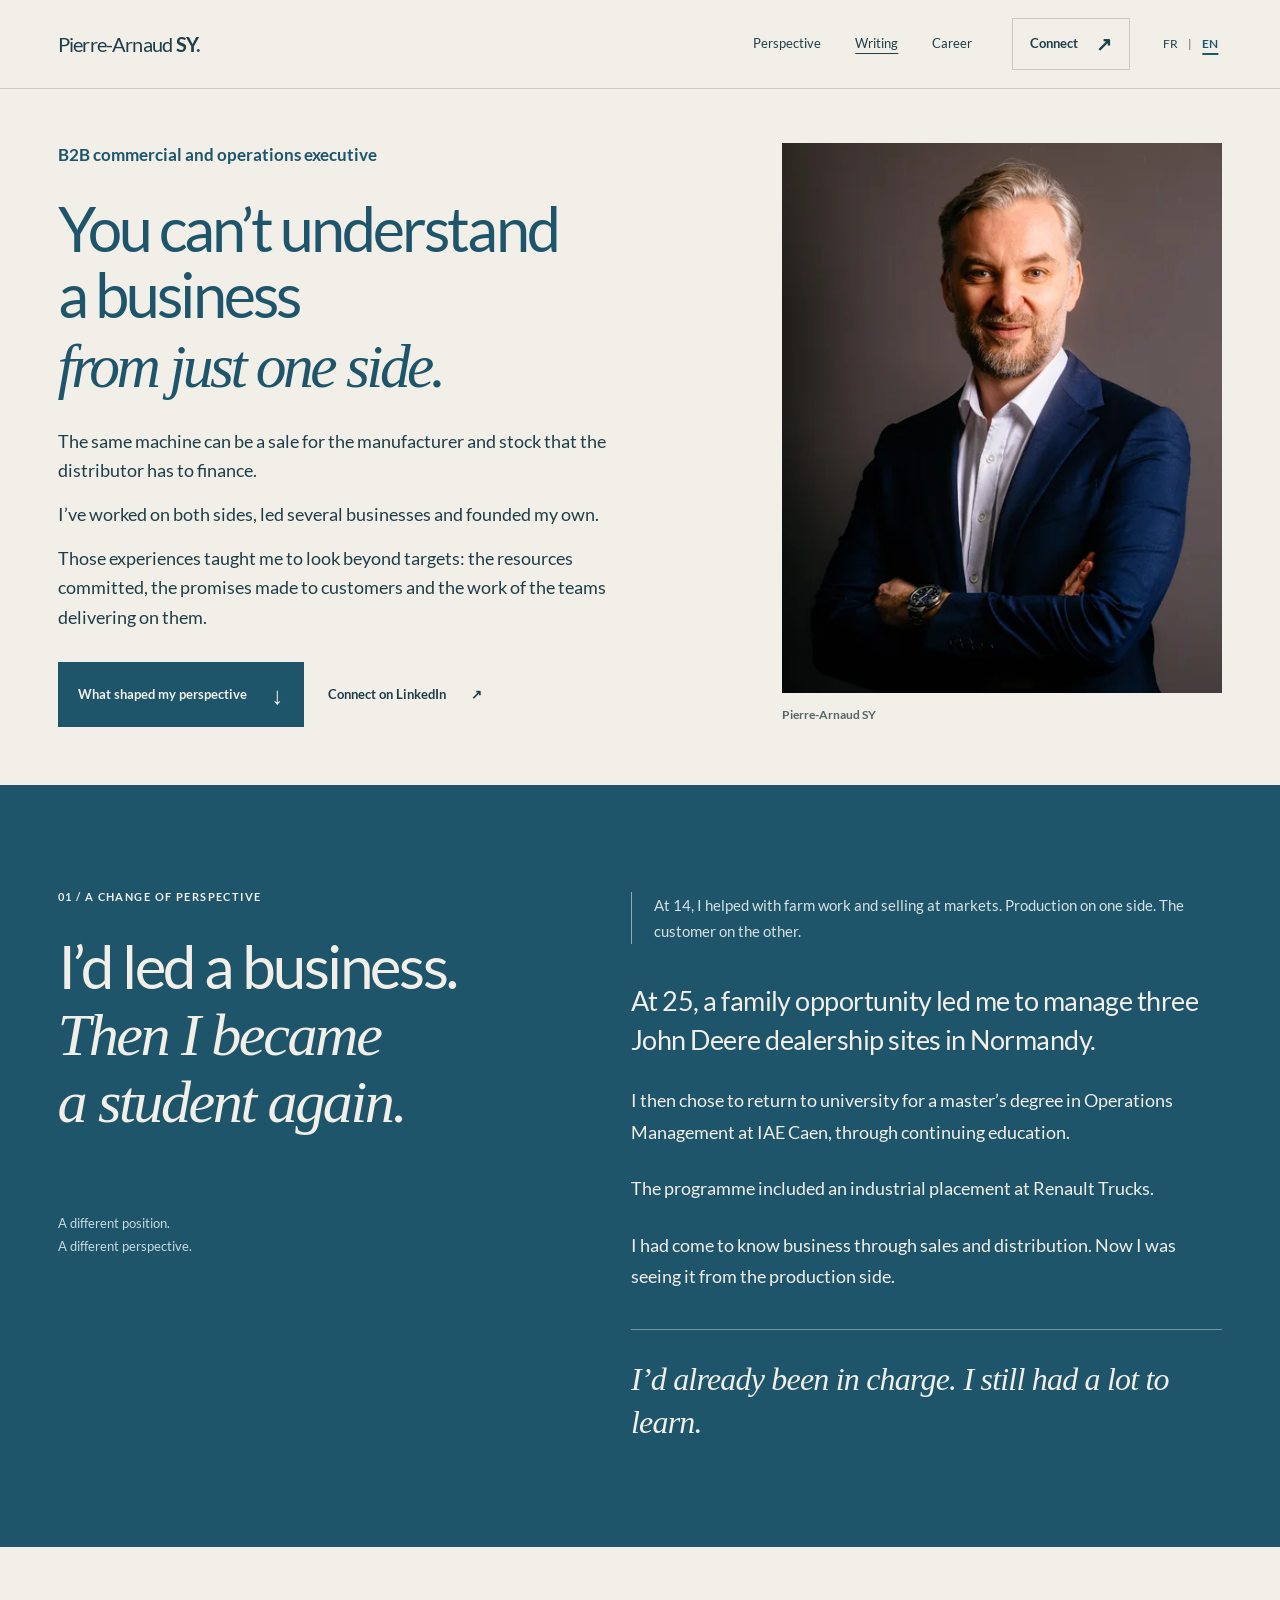
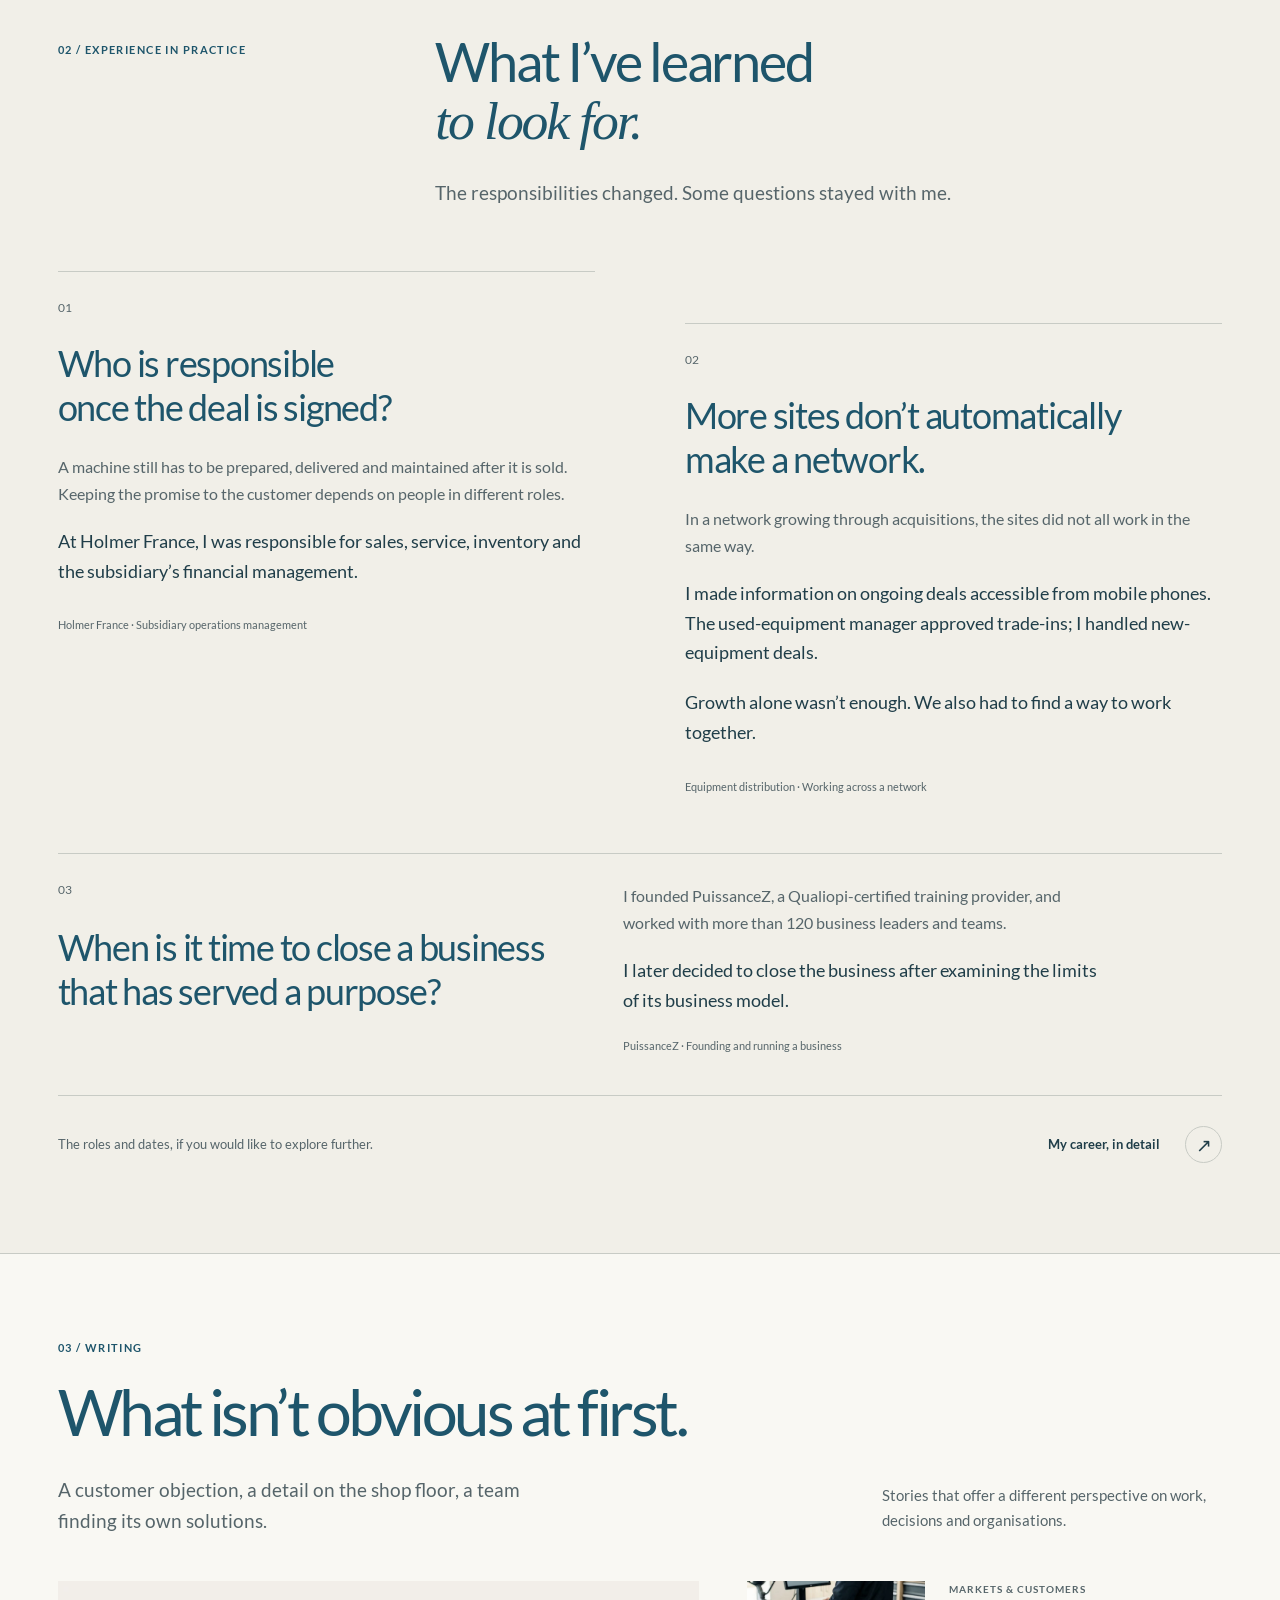
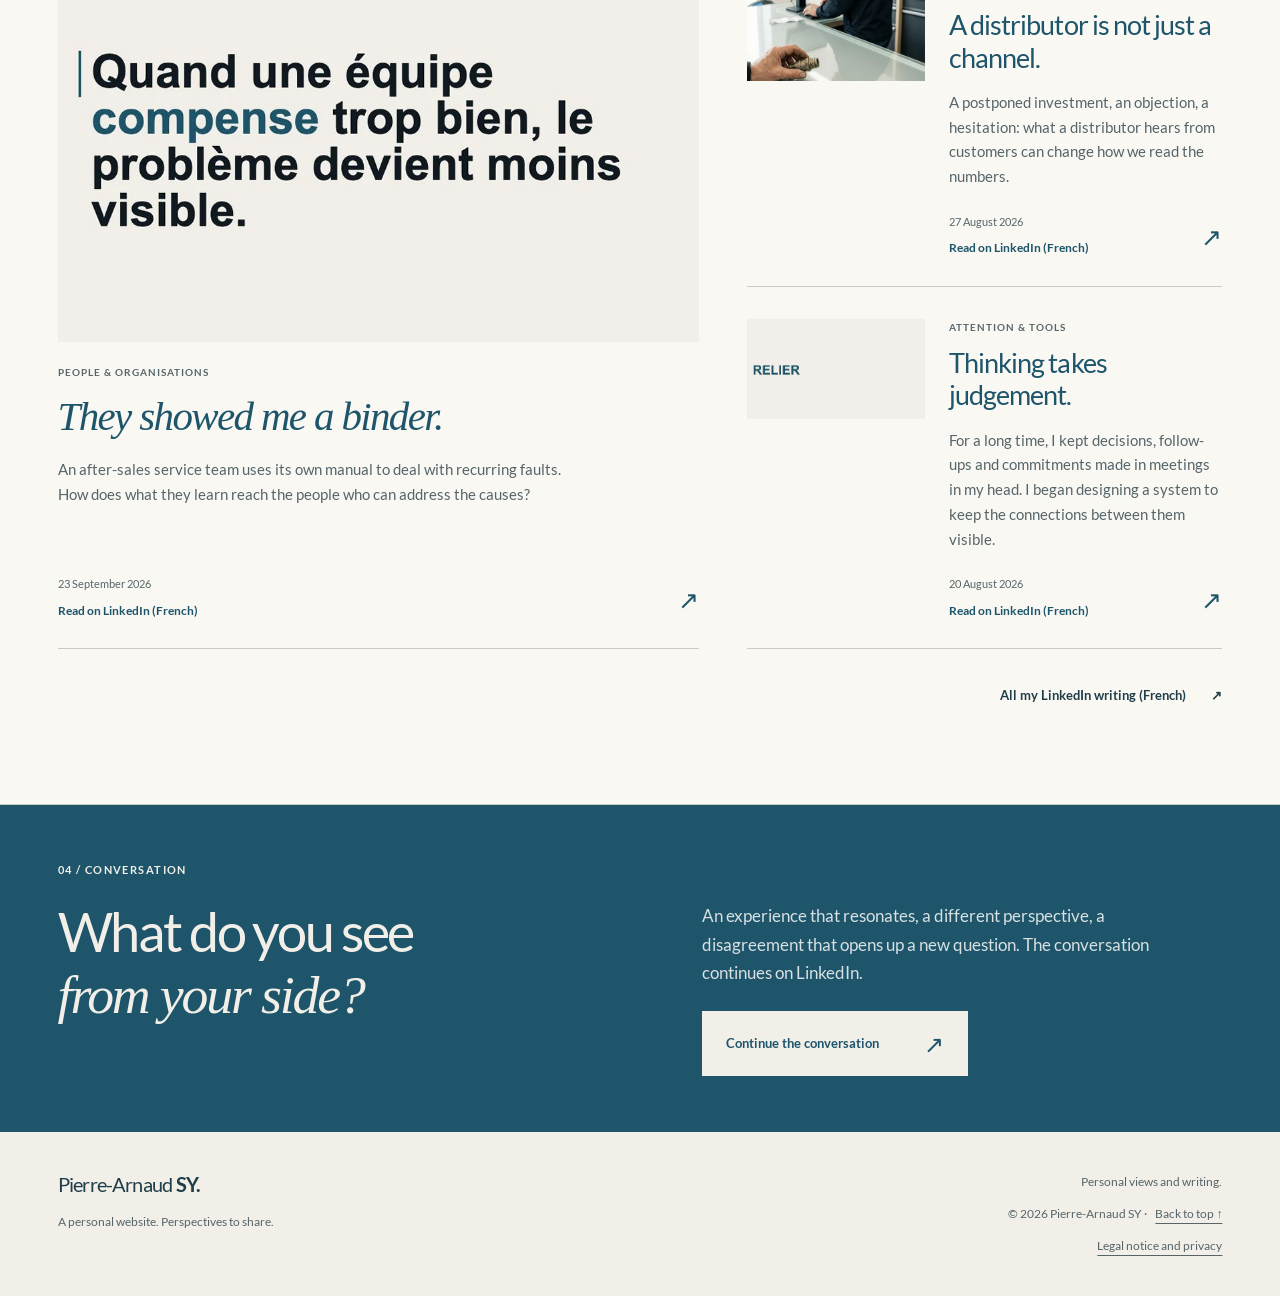
==== commit cefd29f5: "Clarifier la promesse des écrits et les aperçus de partage FR EN" ====
--- a/en/index.html
+++ b/en/index.html
@@ -17,14 +17,14 @@
     <meta property="og:type" content="profile">
     <meta property="og:locale" content="en_GB">
     <meta property="og:locale:alternate" content="fr_FR">
-    <meta property="og:title" content="Pierre-Arnaud SY | Where things take shape">
+    <meta property="og:title" content="Pierre-Arnaud SY | Career, experience and writing">
     <meta property="og:description" content="From equipment distribution to manufacturing, from sales to the factory floor: the experience and writing of Pierre-Arnaud SY, a B2B commercial and operations executive.">
-    <meta property="og:image" content="https://piarsy.github.io/site-personnel/assets/social-card.png">
+    <meta property="og:image" content="https://piarsy.github.io/site-personnel/assets/social-card-en.png">
     <meta property="og:image:width" content="1200">
     <meta property="og:image:height" content="630">
-    <meta property="og:image:alt" content="Pierre-Arnaud SY. Where things take shape (French-language card)">
+    <meta property="og:image:alt" content="Portrait of Pierre-Arnaud SY. You can’t understand a business from just one side.">
     <meta name="twitter:card" content="summary_large_image">
-    <meta name="twitter:image" content="https://piarsy.github.io/site-personnel/assets/social-card.png">
+    <meta name="twitter:image" content="https://piarsy.github.io/site-personnel/assets/social-card-en.png">
   <link rel="icon" href="../assets/favicon.svg" type="image/svg+xml">
   <link rel="preload" href="../assets/fonts/lato-regular.woff2" as="font" type="font/woff2" crossorigin>
   <link rel="preload" href="../assets/fonts/lato-bold.woff2" as="font" type="font/woff2" crossorigin>
@@ -136,8 +136,8 @@
     <section class="publications section" id="publications" aria-labelledby="publications-title">
       <div class="wrap">
         <div class="editorial-head">
-          <div><p class="eyebrow">03 / Writing</p><h2 id="publications-title">Where things take shape.</h2><p class="lead">What helps people, ideas and organisations move forward.</p></div>
-          <p class="editorial-description">A selection of my LinkedIn writing, published in French: first-hand experiences, business stories and questions that stay with me.</p>
+          <div><p class="eyebrow">03 / Writing</p><h2 id="publications-title">What isn’t obvious at first.</h2><p class="lead">A customer objection, a detail on the shop floor, a team finding its own solutions.</p></div>
+          <p class="editorial-description">Stories that offer a different perspective on work, decisions and organisations.</p>
         </div>
         <div class="publication-list">
     <a class="publication" data-featured href="https://www.linkedin.com/posts/pierrearnaudsy_je-demandais-%C3%A0-une-%C3%A9quipe-sav-comment-elle-activity-7508525810660597760-LSPP" target="_blank" rel="noopener noreferrer">
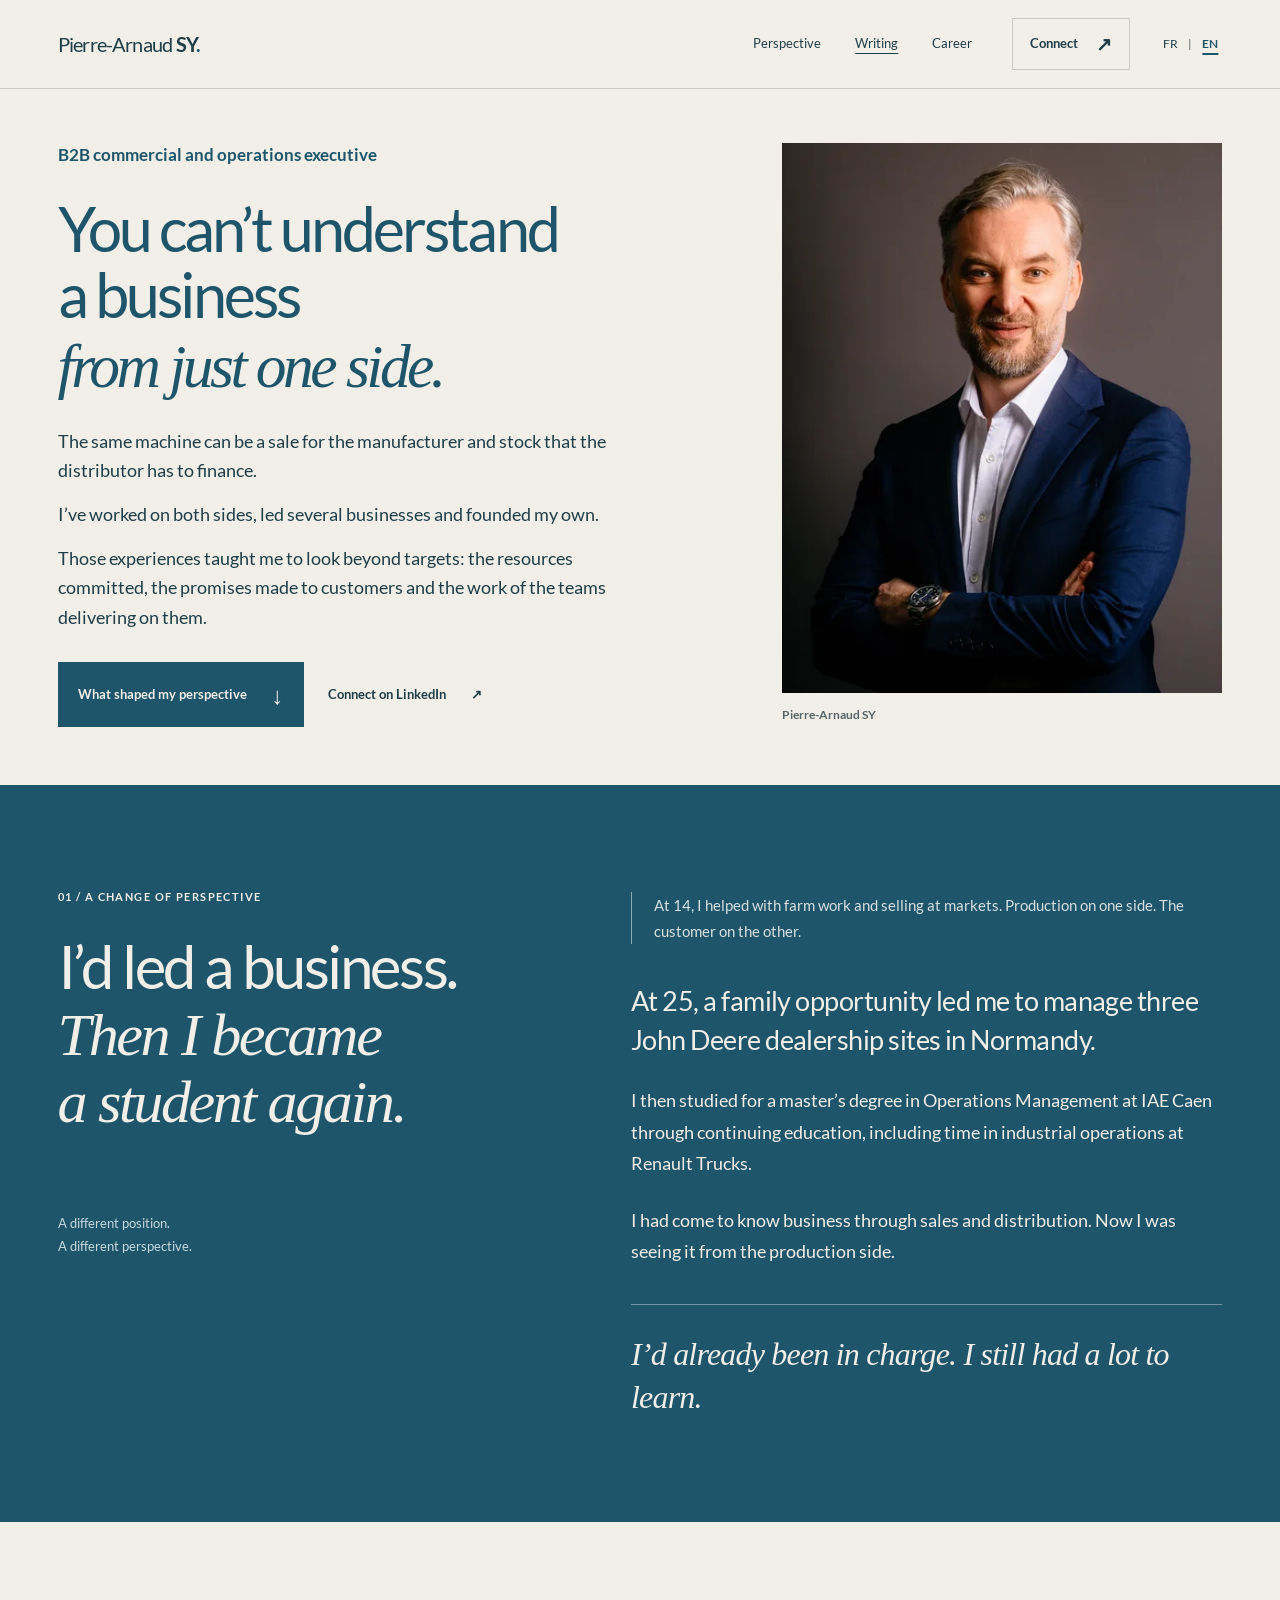
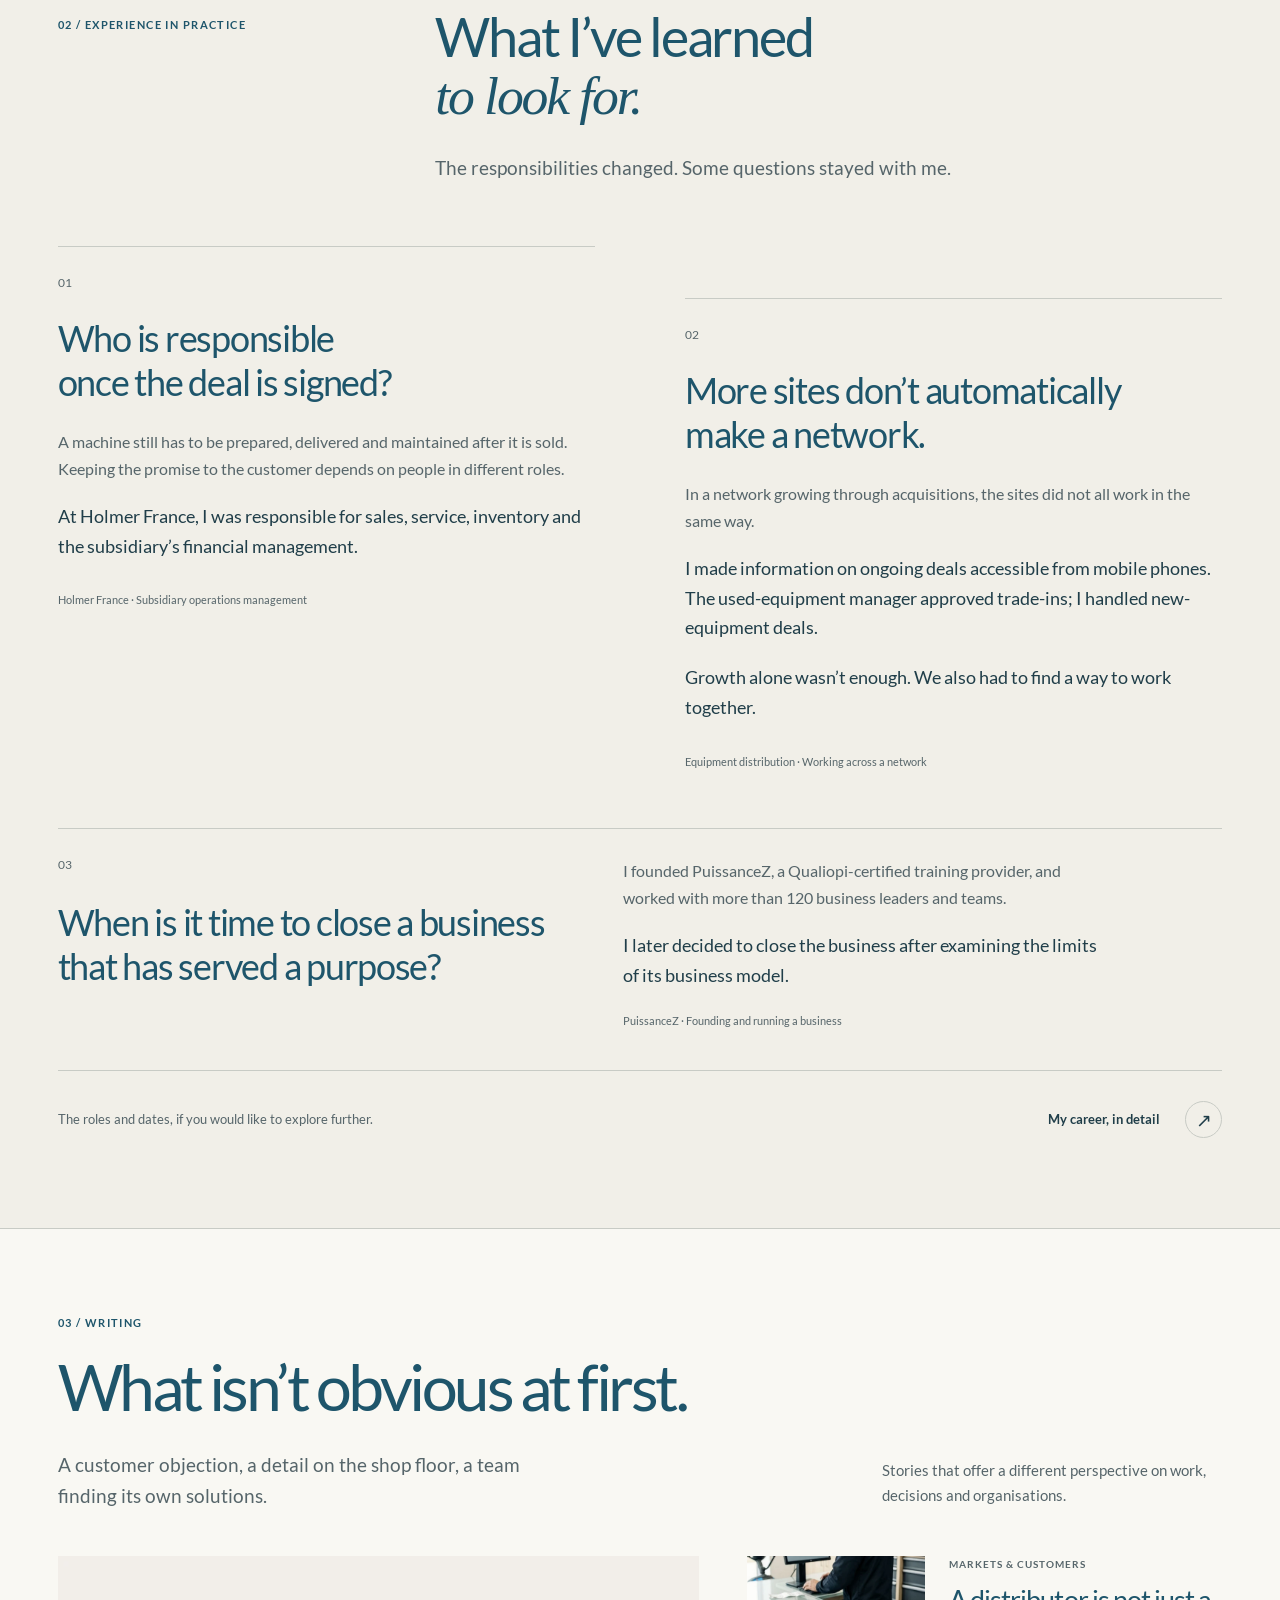
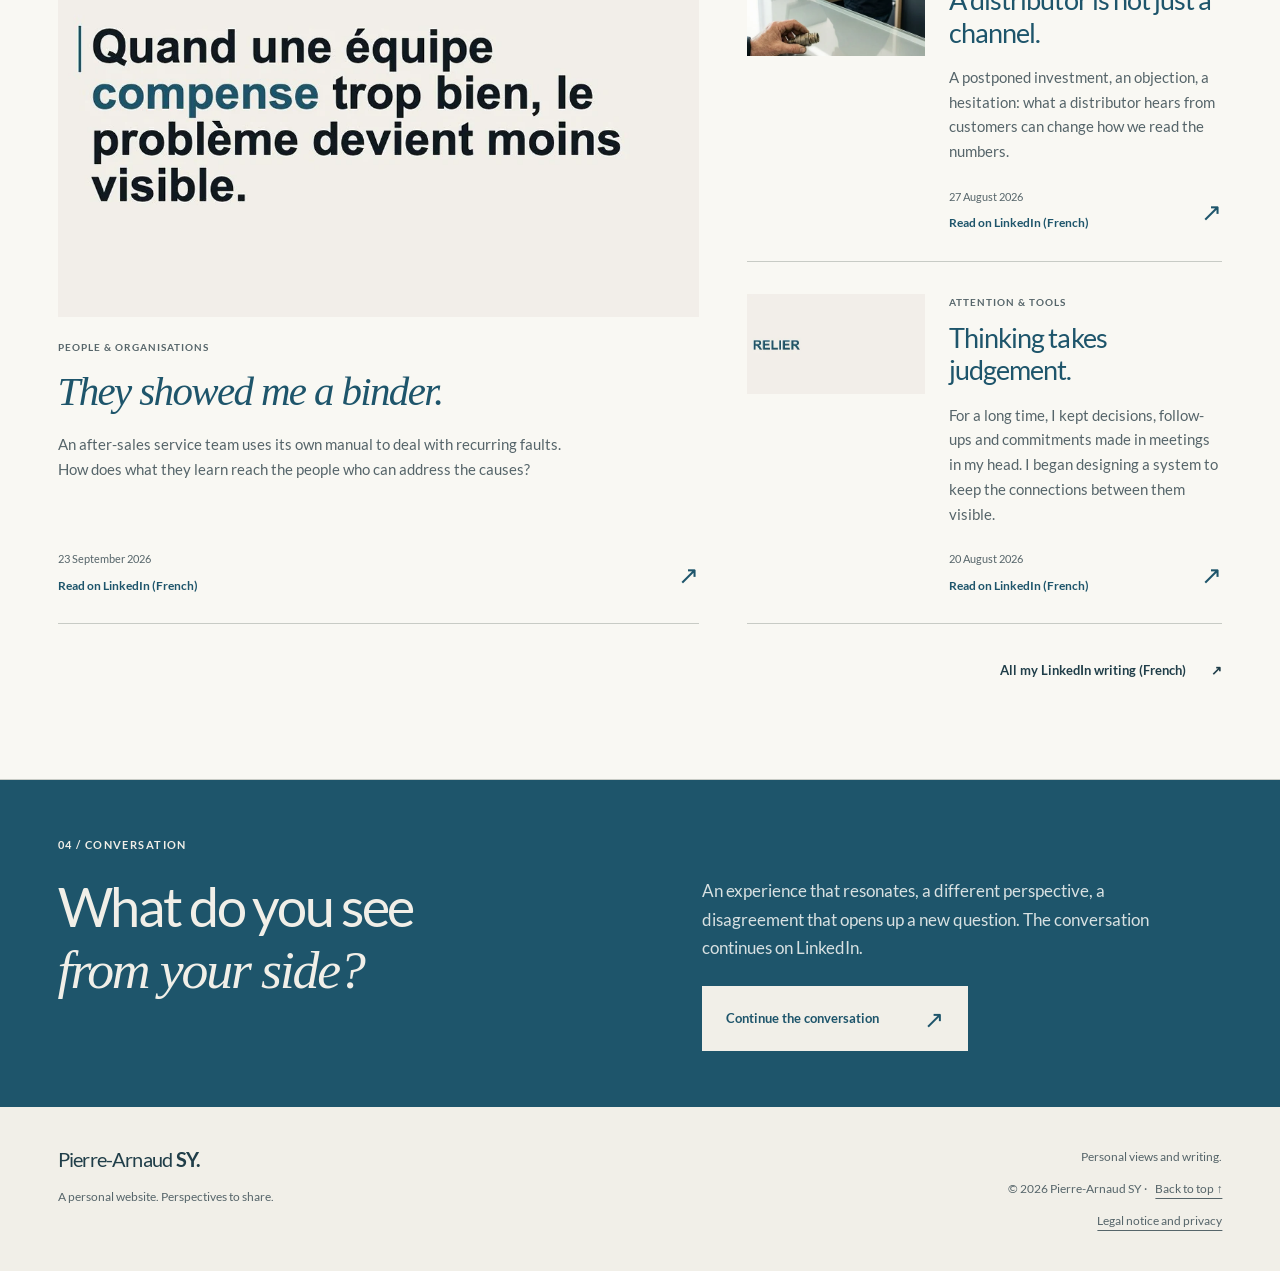
==== commit 99ad7c3c: "Préciser le récit de formation et de découverte industrielle FR EN" ====
--- a/en/index.html
+++ b/en/index.html
@@ -88,8 +88,7 @@
         <div class="story-content">
           <p class="story-prelude">At 14, I helped with farm work and selling at markets. Production on one side. The customer on the other.</p>
           <p class="story-opening">At 25, a family opportunity led me to manage three John Deere dealership sites in Normandy.</p>
-          <p>I then chose to return to university for a master’s degree in Operations Management at IAE Caen, through continuing education.</p>
-<p>The programme included an industrial placement at Renault Trucks.</p>
+          <p>I then studied for a master’s degree in Operations Management at IAE Caen through continuing education, including time in industrial operations at Renault Trucks.</p>
 <p>I had come to know business through sales and distribution. Now I was seeing it from the production side.</p>
           <p class="story-closing">I’d already been in charge. I still had a lot to learn.</p>
         </div>
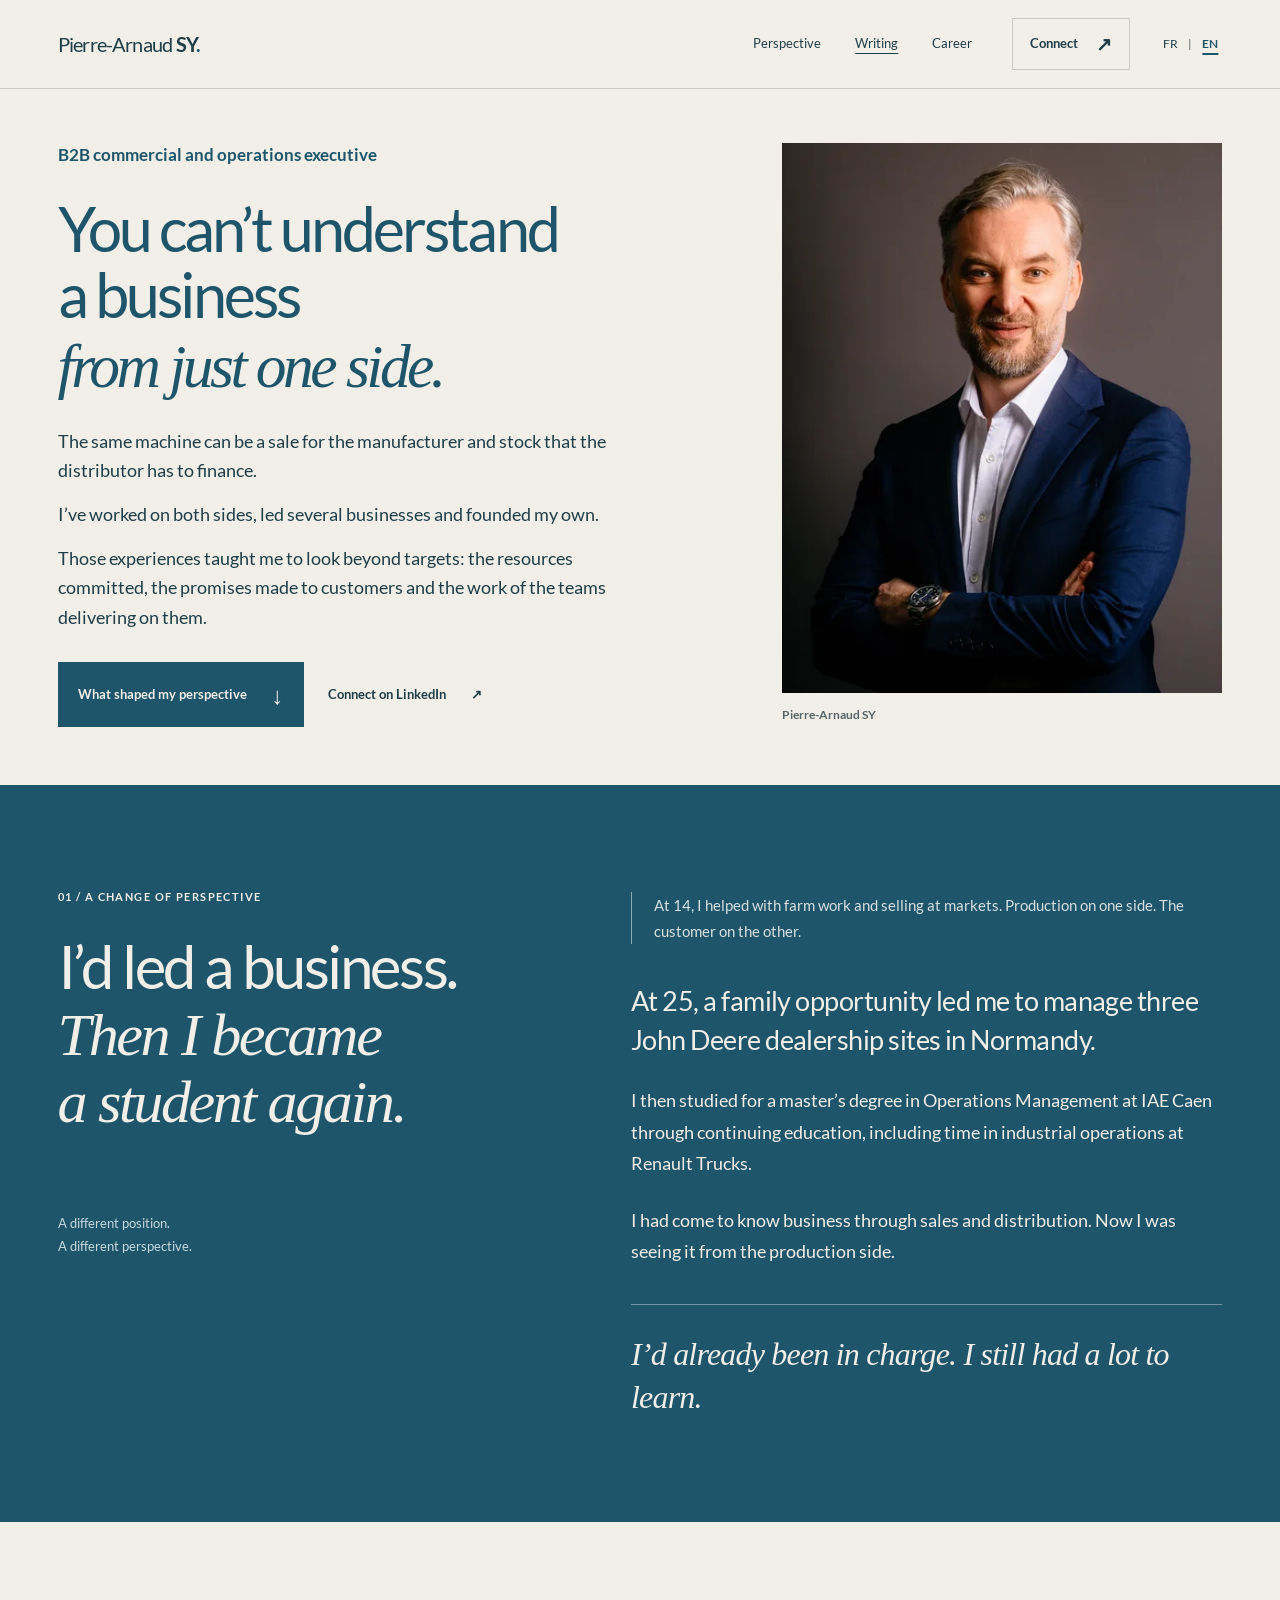
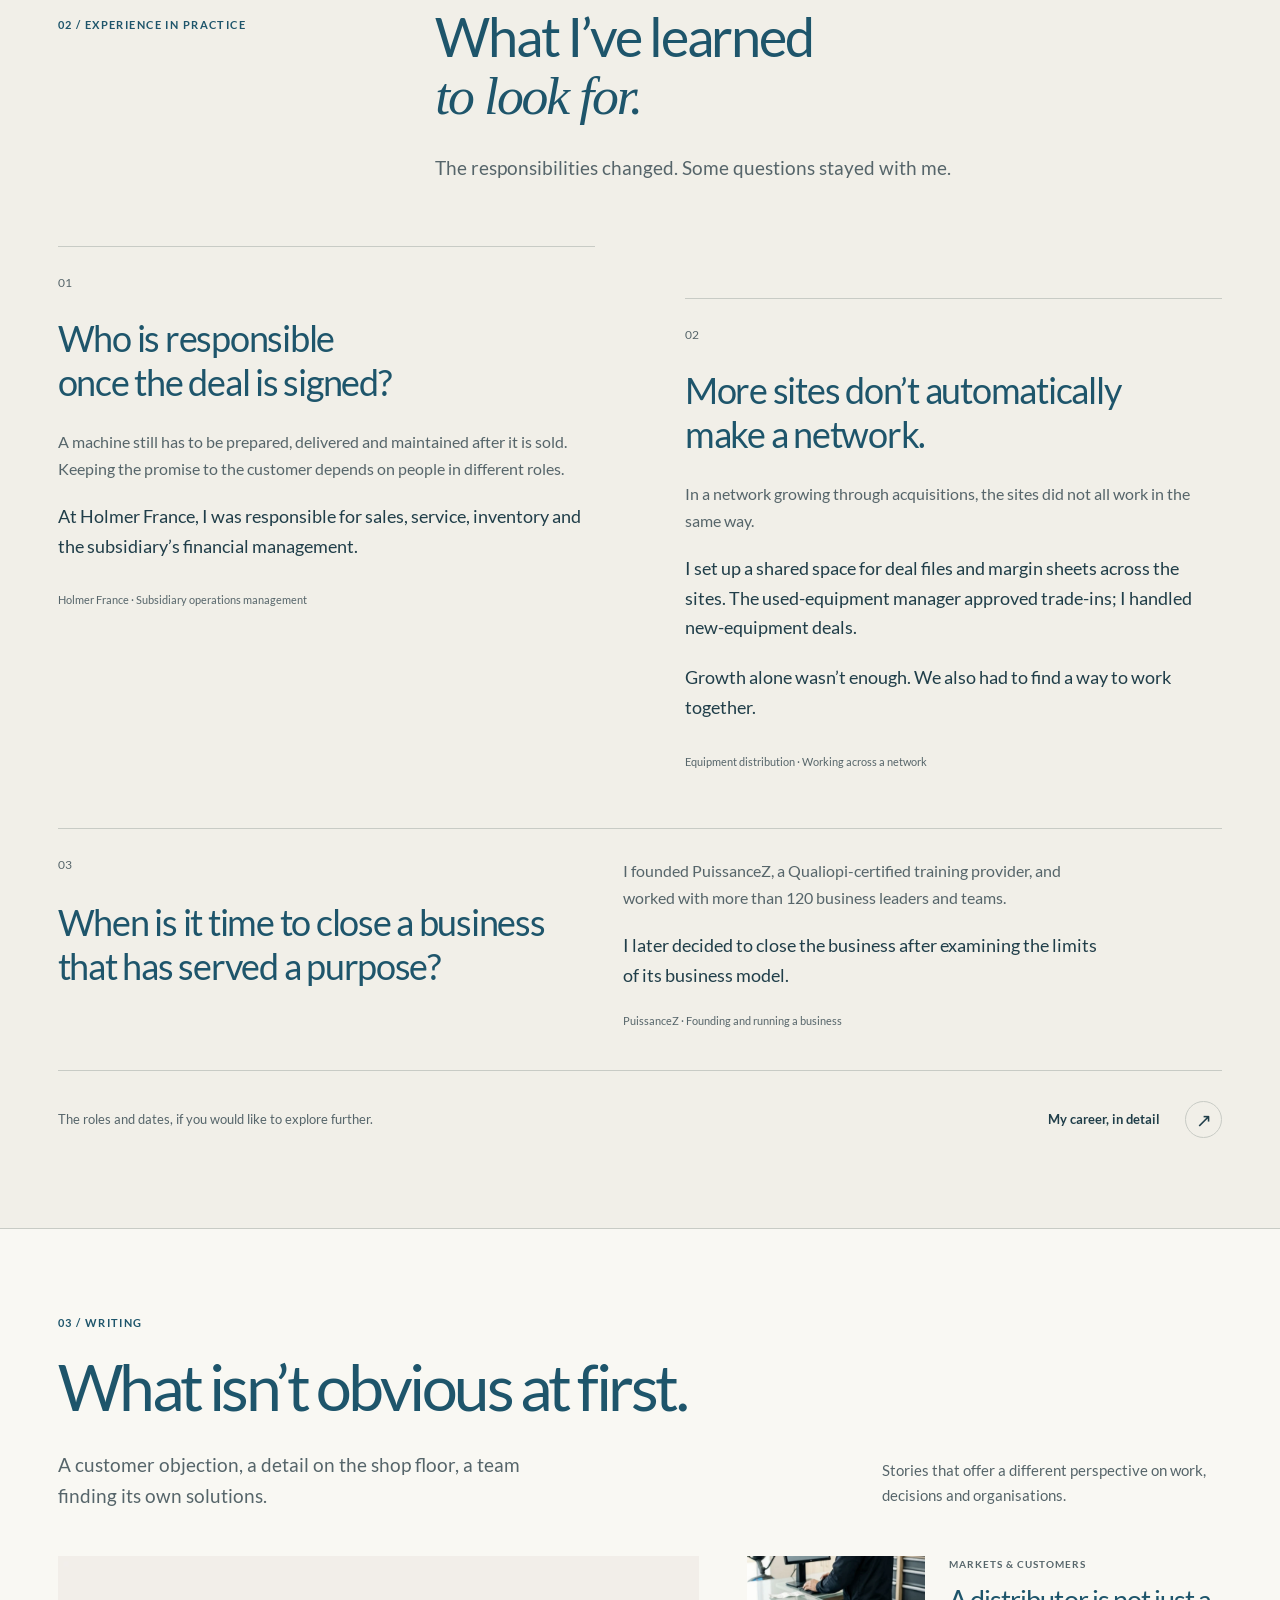
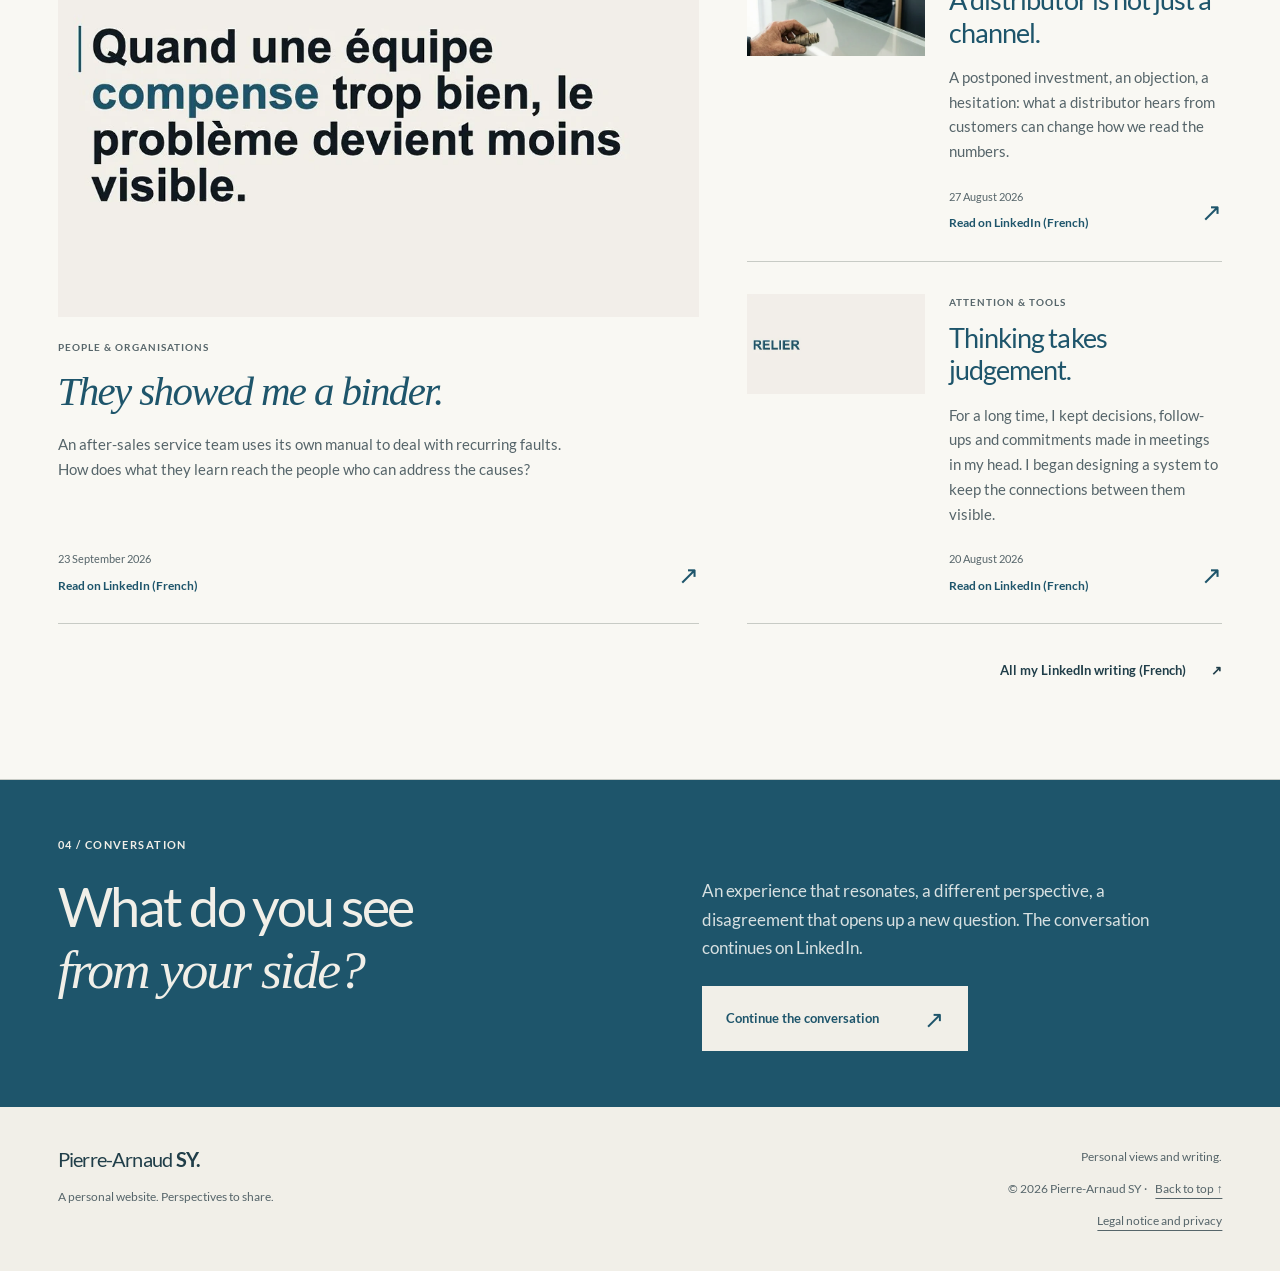
==== commit f52c87b2: "Préciser le partage des dossiers commerciaux entre sites FR EN" ====
--- a/en/index.html
+++ b/en/index.html
@@ -113,7 +113,7 @@
       <span class="situation-number" aria-hidden="true">02</span>
       <h3>More sites don’t automatically make a network.</h3>
       <div class="situation-copy"><p>In a network growing through acquisitions, the sites did not all work in the same way.</p>
-<p>I made information on ongoing deals accessible from mobile phones. The used-equipment manager approved trade-ins; I handled new-equipment deals.</p>
+<p>I set up a shared space for deal files and margin sheets across the sites. The used-equipment manager approved trade-ins; I handled new-equipment deals.</p>
 <p>Growth alone wasn’t enough. We also had to find a way to work together.</p></div>
       <p class="situation-context">Equipment distribution · Working across a network</p>
     </article>
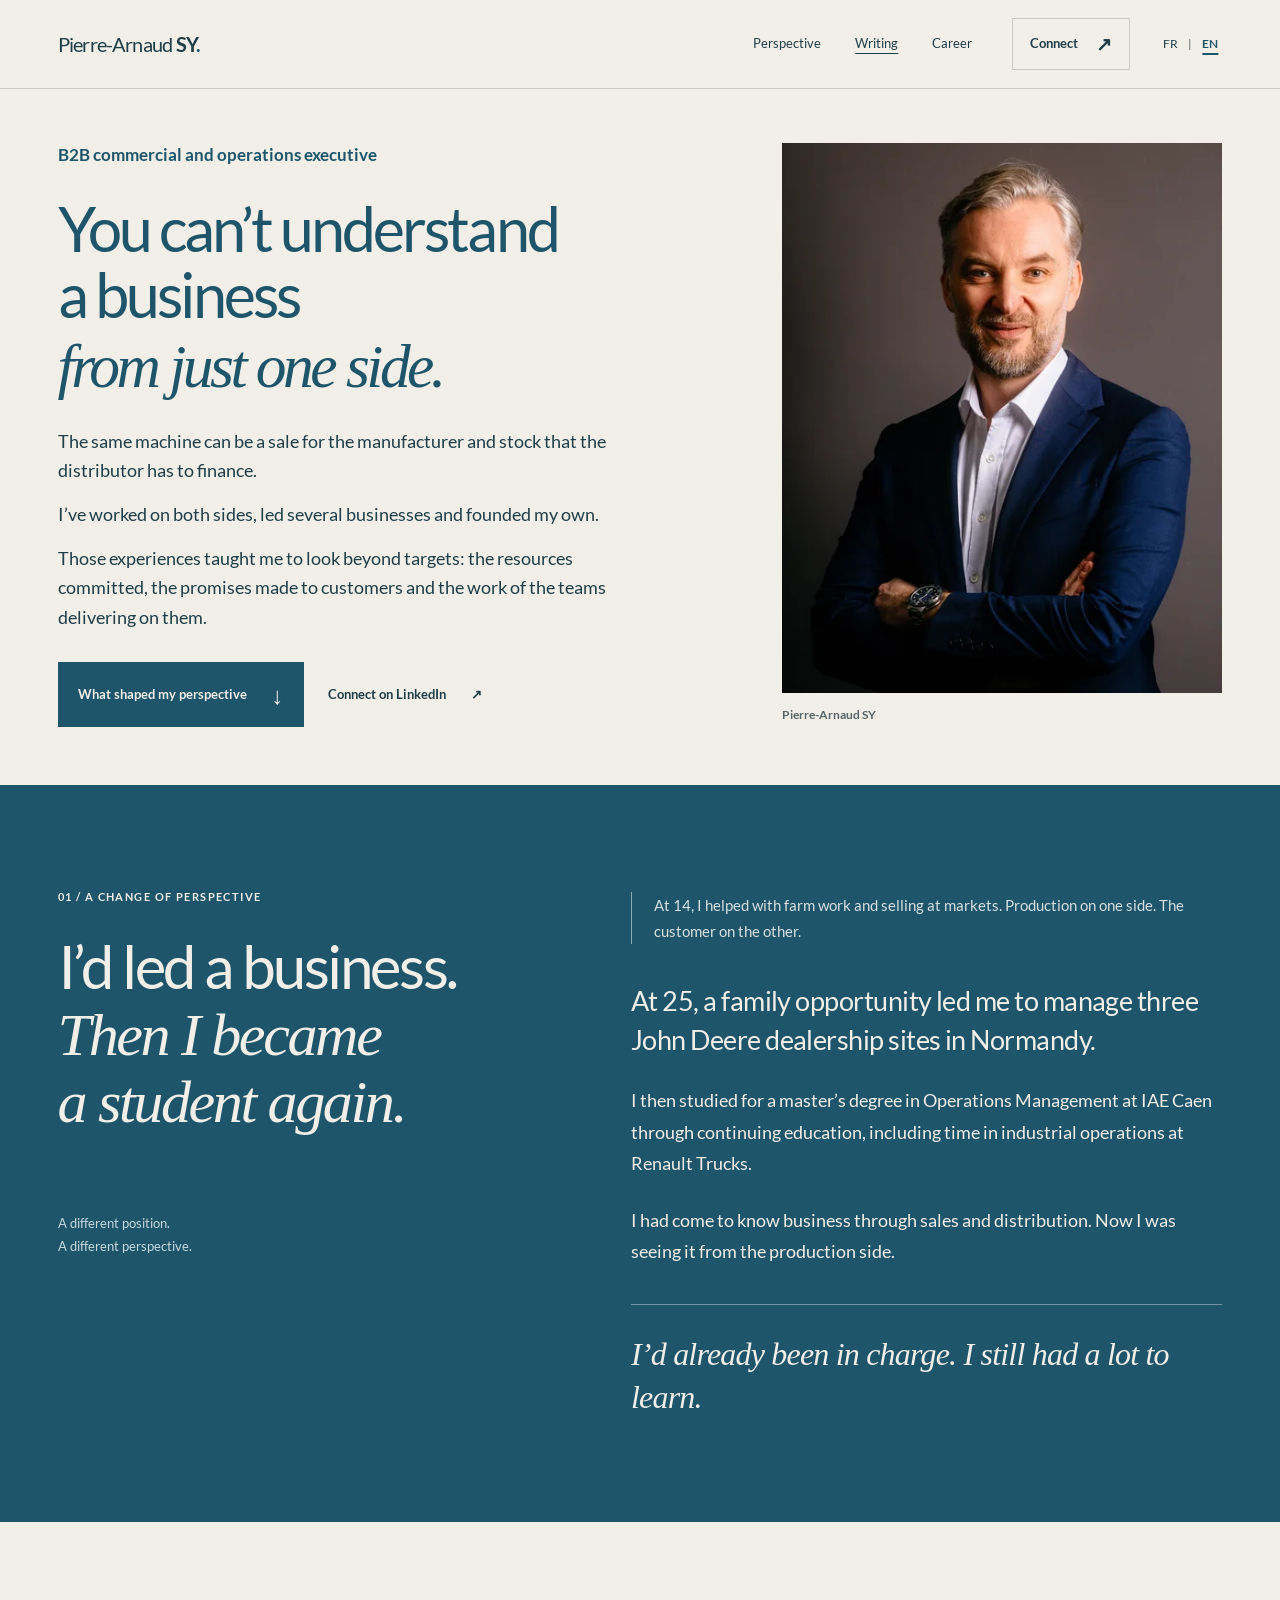
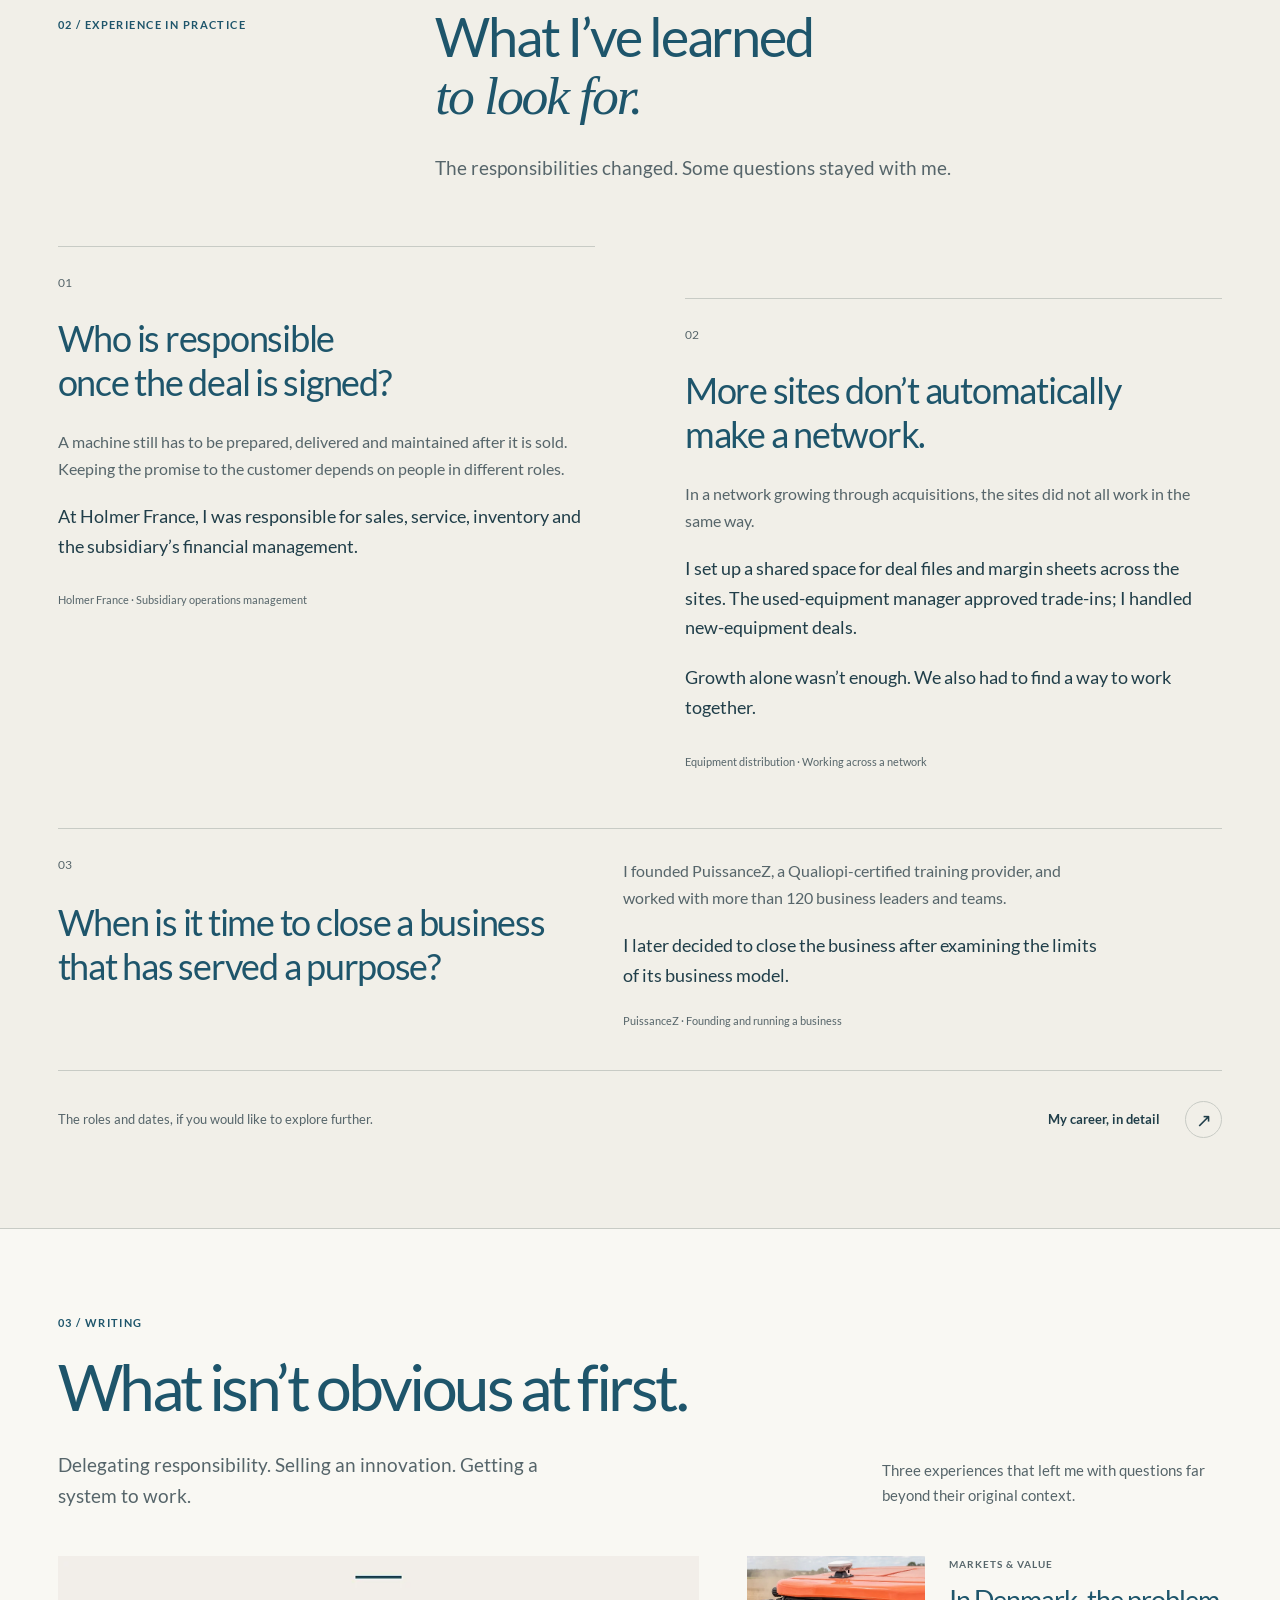
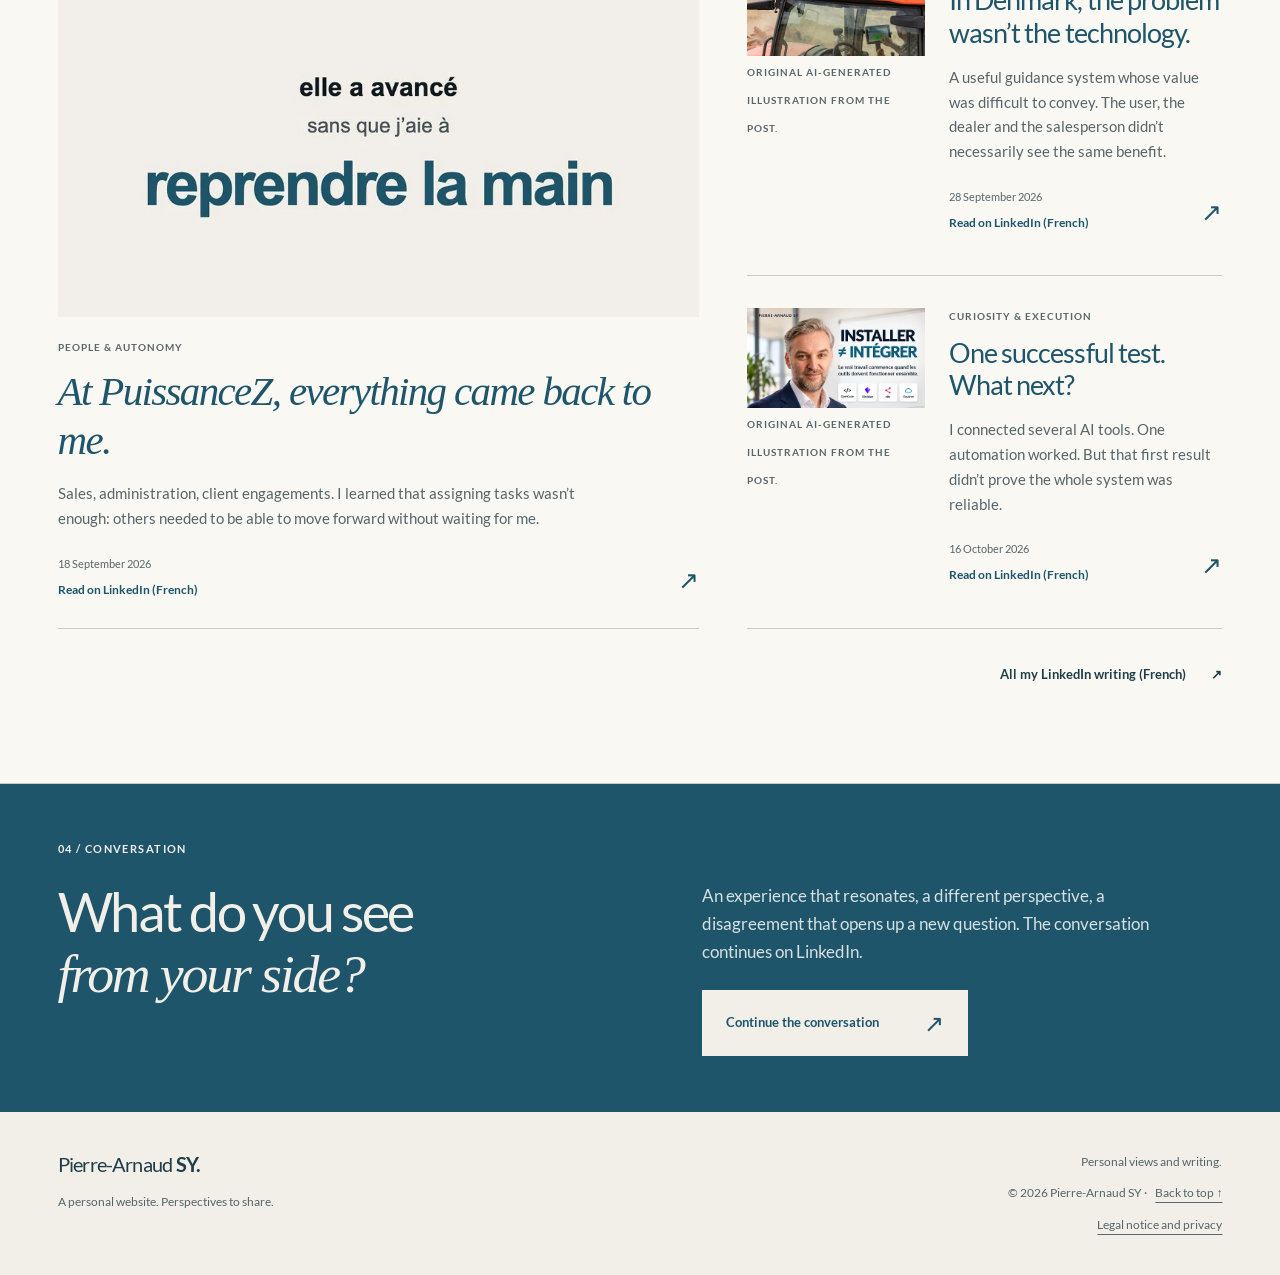
==== commit 91786336: "Renouveler la sélection de publications FR EN avant lancement" ====
--- a/en/index.html
+++ b/en/index.html
@@ -7,7 +7,7 @@
   <meta name="description" content="From equipment distribution to manufacturing, from sales to the factory floor: the experience and writing of Pierre-Arnaud SY, a B2B commercial and operations executive.">
   <meta name="robots" content="index, follow">
   <meta name="referrer" content="strict-origin-when-cross-origin">
-  <title>Pierre-Arnaud SY | Where things take shape</title>
+  <title>Pierre-Arnaud SY</title>
   
     <link rel="canonical" href="https://piarsy.github.io/site-personnel/en/">
 <meta property="og:url" content="https://piarsy.github.io/site-personnel/en/">
@@ -135,37 +135,37 @@
     <section class="publications section" id="publications" aria-labelledby="publications-title">
       <div class="wrap">
         <div class="editorial-head">
-          <div><p class="eyebrow">03 / Writing</p><h2 id="publications-title">What isn’t obvious at first.</h2><p class="lead">A customer objection, a detail on the shop floor, a team finding its own solutions.</p></div>
-          <p class="editorial-description">Stories that offer a different perspective on work, decisions and organisations.</p>
+          <div><p class="eyebrow">03 / Writing</p><h2 id="publications-title">What isn’t obvious at first.</h2><p class="lead">Delegating responsibility. Selling an innovation. Getting a system to work.</p></div>
+          <p class="editorial-description">Three experiences that left me with questions far beyond their original context.</p>
         </div>
         <div class="publication-list">
-    <a class="publication" data-featured href="https://www.linkedin.com/posts/pierrearnaudsy_je-demandais-%C3%A0-une-%C3%A9quipe-sav-comment-elle-activity-7508525810660597760-LSPP" target="_blank" rel="noopener noreferrer">
-      <span class="publication-media"><img class="publication-image" src="../assets/publications/sav-960.webp" srcset="../assets/publications/sav-480.webp 480w, ../assets/publications/sav-960.webp 960w" sizes="(max-width: 719px) 90vw, (max-width: 1000px) 42vw, 51vw" width="960" height="540" alt="Original French-language poster about how a team’s workarounds can make a recurring problem less visible." loading="lazy" decoding="async"></span>
+    <a class="publication" data-featured href="https://fr.linkedin.com/posts/pierrearnaudsy_chez-puissancez-tout-remontait-vers-moi-activity-7506699038717722624-gC3X" target="_blank" rel="noopener noreferrer">
+      <span class="publication-visual"><span class="publication-media"><img class="publication-image" src="../assets/publications/autonomie-960.webp" srcset="../assets/publications/autonomie-480.webp 480w, ../assets/publications/autonomie-960.webp 960w" sizes="(max-width: 719px) 90vw, (max-width: 1000px) 42vw, 51vw" width="960" height="540" alt="Original French-language graphic about progressing without the founder stepping back in." loading="lazy" decoding="async"></span></span>
       <div class="publication-body">
-        <span class="publication-category">People &amp; organisations</span>
-        <h3>They showed me a binder.</h3>
-        <p class="publication-excerpt">An after-sales service team uses its own manual to deal with recurring faults. How does what they learn reach the people who can address the causes?</p>
-        <span class="publication-foot"><span><time datetime="2026-09-23">23 September 2026</time><strong>Read on LinkedIn (French)<span class="sr-only"> (opens in a new tab)</span></strong></span><span aria-hidden="true">↗</span></span>
+        <span class="publication-category">People &amp; autonomy</span>
+        <h3>At PuissanceZ, everything came back to me.</h3>
+        <p class="publication-excerpt">Sales, administration, client engagements. I learned that assigning tasks wasn’t enough: others needed to be able to move forward without waiting for me.</p>
+        <span class="publication-foot"><span><time datetime="2026-09-18">18 September 2026</time><strong>Read on LinkedIn (French)<span class="sr-only"> (opens in a new tab)</span></strong></span><span aria-hidden="true">↗</span></span>
       </div>
     </a>
 
-    <a class="publication" href="https://www.linkedin.com/posts/pierrearnaudsy_un-distributeur-nest-pas-un-canal-cest-activity-7498652296688443392-QfY8" target="_blank" rel="noopener noreferrer">
-      <span class="publication-media"><img class="publication-image" src="../assets/publications/distributeur-960.webp" srcset="../assets/publications/distributeur-480.webp 480w, ../assets/publications/distributeur-960.webp 960w" sizes="(max-width: 719px) 90vw, (max-width: 1000px) 42vw, 16vw" width="960" height="540" alt="A hand holding a metal component at a counter, with a screen behind it. Original illustration from the post." loading="lazy" decoding="async"></span>
+    <a class="publication" href="https://fr.linkedin.com/posts/pierrearnaudsy_au-danemark-le-frein-%C3%A0-lautoguidage-n%C3%A9tait-activity-7510262586479763456-T_sE" target="_blank" rel="noopener noreferrer">
+      <span class="publication-visual"><span class="publication-media"><img class="publication-image" src="../assets/publications/danemark-960.webp" srcset="../assets/publications/danemark-480.webp 480w, ../assets/publications/danemark-960.webp 960w" sizes="(max-width: 719px) 90vw, (max-width: 1000px) 42vw, 16vw" width="960" height="540" alt="Original AI-generated illustration from the post: a guidance system on a tractor and a screen inside the cab." loading="lazy" decoding="async"></span><span class="publication-category">Original AI-generated illustration from the post.</span></span>
       <div class="publication-body">
-        <span class="publication-category">Markets &amp; customers</span>
-        <h3>A distributor is not just a channel.</h3>
-        <p class="publication-excerpt">A postponed investment, an objection, a hesitation: what a distributor hears from customers can change how we read the numbers.</p>
-        <span class="publication-foot"><span><time datetime="2026-08-27">27 August 2026</time><strong>Read on LinkedIn (French)<span class="sr-only"> (opens in a new tab)</span></strong></span><span aria-hidden="true">↗</span></span>
+        <span class="publication-category">Markets &amp; value</span>
+        <h3>In Denmark, the problem wasn’t the technology.</h3>
+        <p class="publication-excerpt">A useful guidance system whose value was difficult to convey. The user, the dealer and the salesperson didn’t necessarily see the same benefit.</p>
+        <span class="publication-foot"><span><time datetime="2026-09-28">28 September 2026</time><strong>Read on LinkedIn (French)<span class="sr-only"> (opens in a new tab)</span></strong></span><span aria-hidden="true">↗</span></span>
       </div>
     </a>
 
-    <a class="publication" href="https://www.linkedin.com/posts/pierrearnaudsy_jai-arr%C3%AAt%C3%A9-de-demander-%C3%A0-ma-m%C3%A9moire-de-faire-activity-7496114170283683840--w28" target="_blank" rel="noopener noreferrer">
-      <span class="publication-media"><img class="publication-image" src="../assets/publications/memoire-960.webp" srcset="../assets/publications/memoire-480.webp 480w, ../assets/publications/memoire-960.webp 960w" sizes="(max-width: 719px) 90vw, (max-width: 1000px) 42vw, 16vw" width="960" height="540" alt="The French word RELIER, meaning connect, on an ivory background. Original image from the post." loading="lazy" decoding="async"></span>
+    <a class="publication" href="https://fr.linkedin.com/posts/pierrearnaudsy_installer-les-outils-%C3%A9tait-la-partie-facile-activity-7516788787461398528-u95-" target="_blank" rel="noopener noreferrer">
+      <span class="publication-visual"><span class="publication-media"><img class="publication-image" src="../assets/publications/systeme-960.webp" srcset="../assets/publications/systeme-480.webp 480w, ../assets/publications/systeme-960.webp 960w" sizes="(max-width: 719px) 90vw, (max-width: 1000px) 42vw, 16vw" width="960" height="540" alt="Original AI-generated illustration from the post: an illustrated portrait of Pierre-Arnaud, digital tools and the French message “Installer ≠ intégrer”." loading="lazy" decoding="async"></span><span class="publication-category">Original AI-generated illustration from the post.</span></span>
       <div class="publication-body">
-        <span class="publication-category">Attention &amp; tools</span>
-        <h3>Thinking takes judgement.</h3>
-        <p class="publication-excerpt">For a long time, I kept decisions, follow-ups and commitments made in meetings in my head. I began designing a system to keep the connections between them visible.</p>
-        <span class="publication-foot"><span><time datetime="2026-08-20">20 August 2026</time><strong>Read on LinkedIn (French)<span class="sr-only"> (opens in a new tab)</span></strong></span><span aria-hidden="true">↗</span></span>
+        <span class="publication-category">Curiosity &amp; execution</span>
+        <h3>One successful test. What next?</h3>
+        <p class="publication-excerpt">I connected several AI tools. One automation worked. But that first result didn’t prove the whole system was reliable.</p>
+        <span class="publication-foot"><span><time datetime="2026-10-16">16 October 2026</time><strong>Read on LinkedIn (French)<span class="sr-only"> (opens in a new tab)</span></strong></span><span aria-hidden="true">↗</span></span>
       </div>
     </a></div>
         <div class="all-publications"><a class="text-link" href="https://www.linkedin.com/in/pierrearnaudsy/recent-activity/all/" target="_blank" rel="noopener noreferrer">All my LinkedIn writing (French) <span aria-hidden="true">↗</span><span class="sr-only"> (opens in a new tab)</span></a></div>
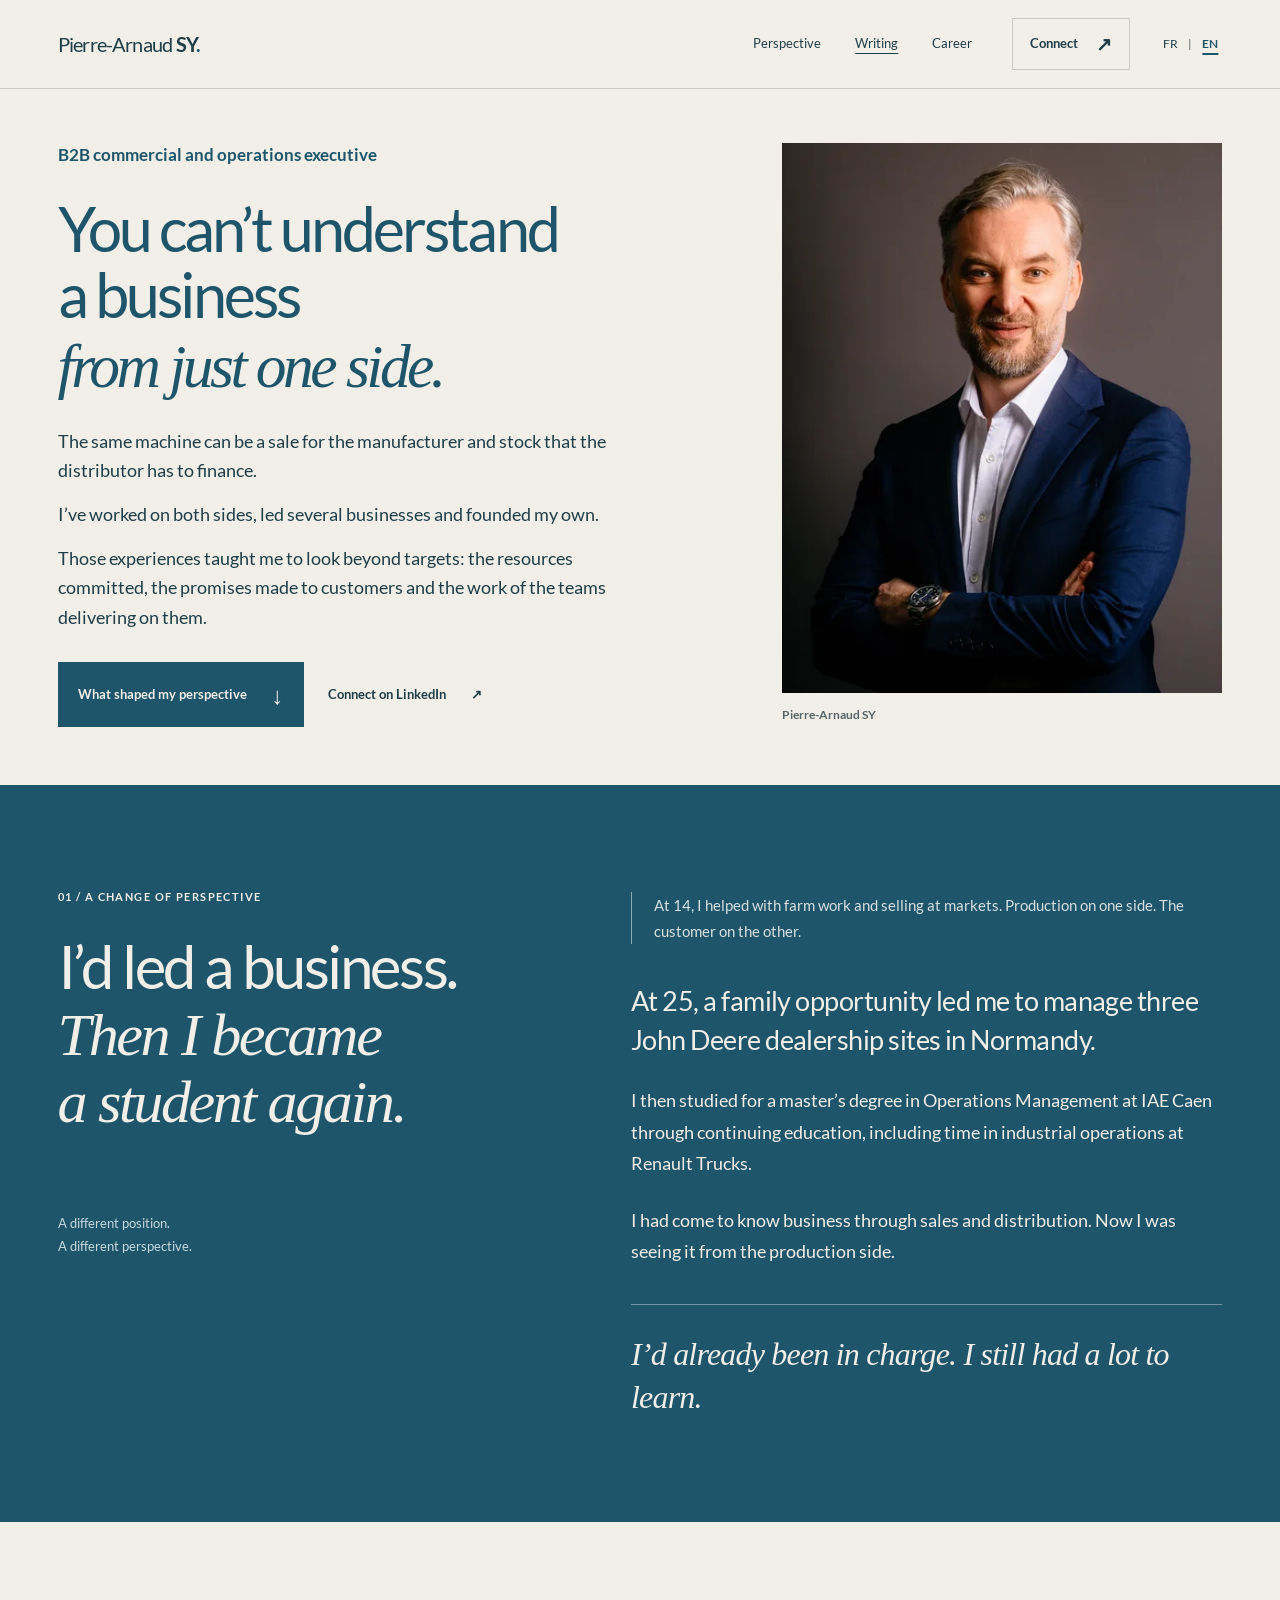
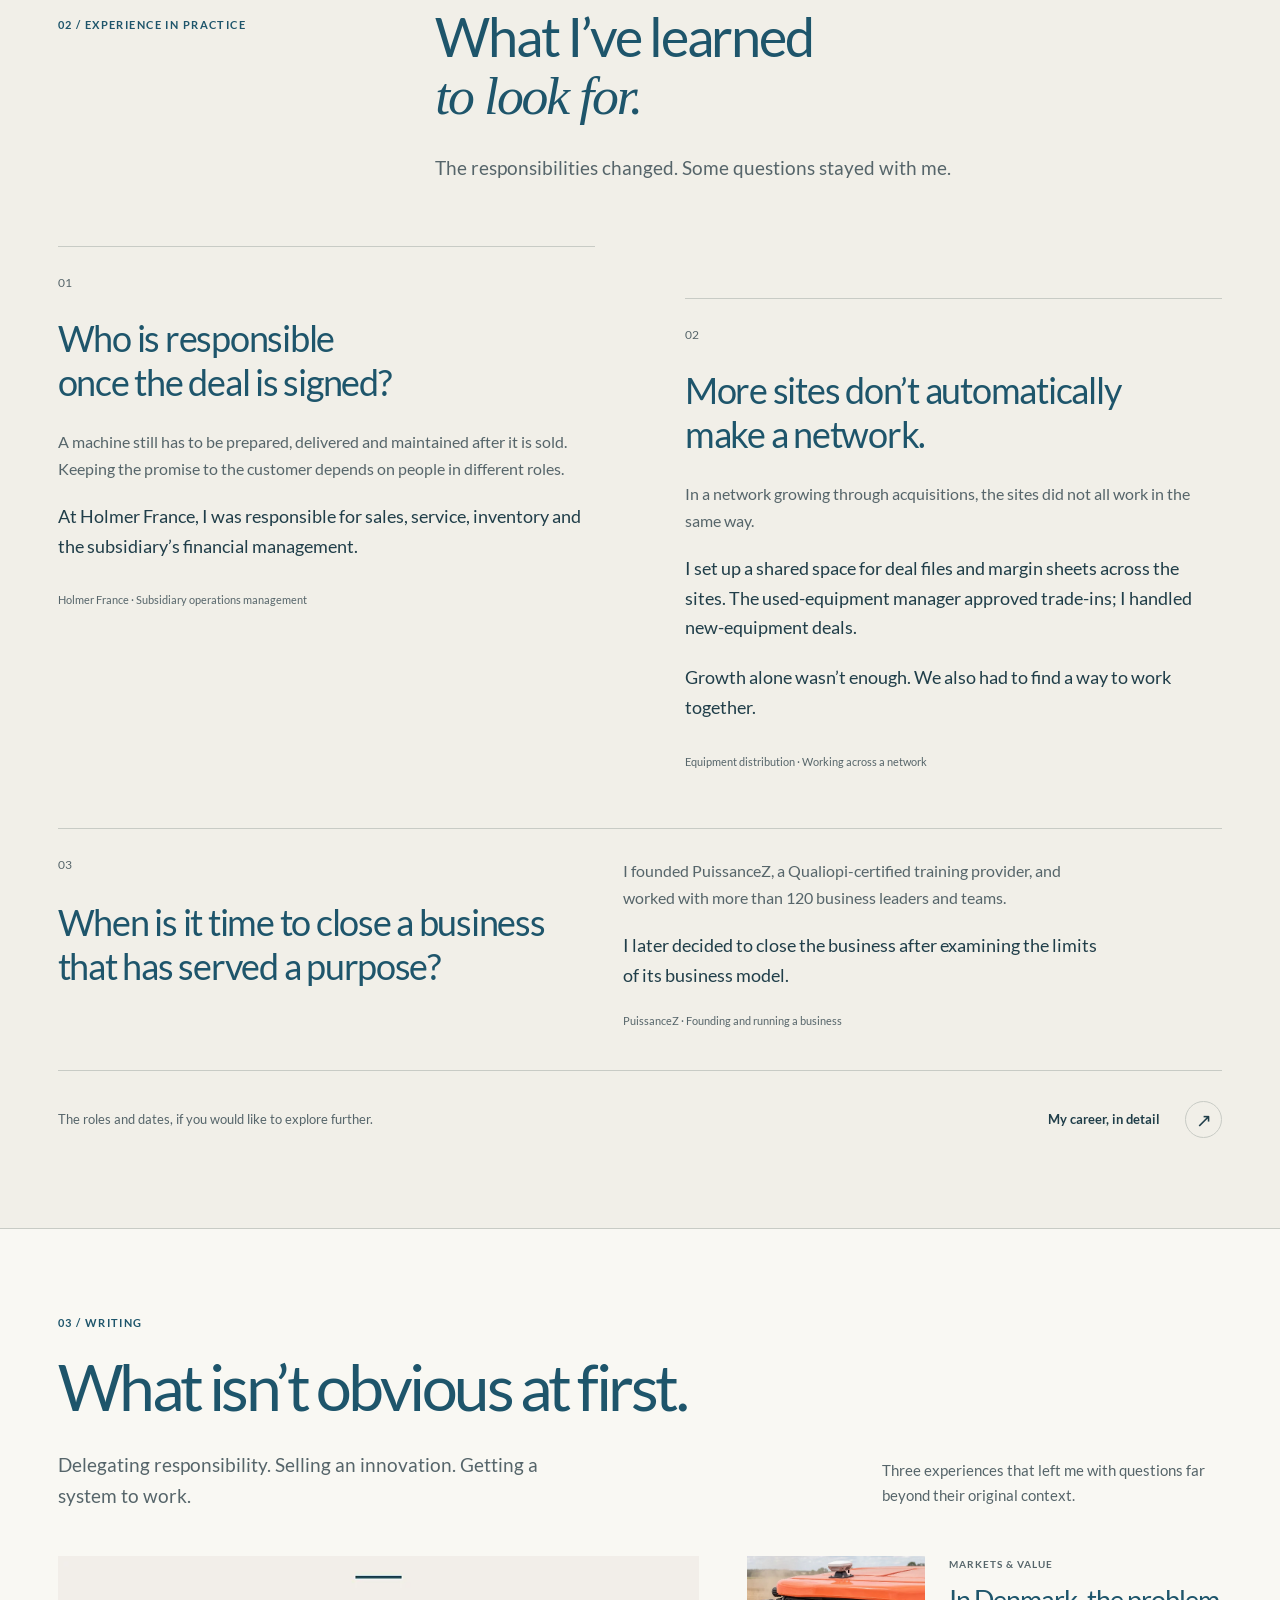
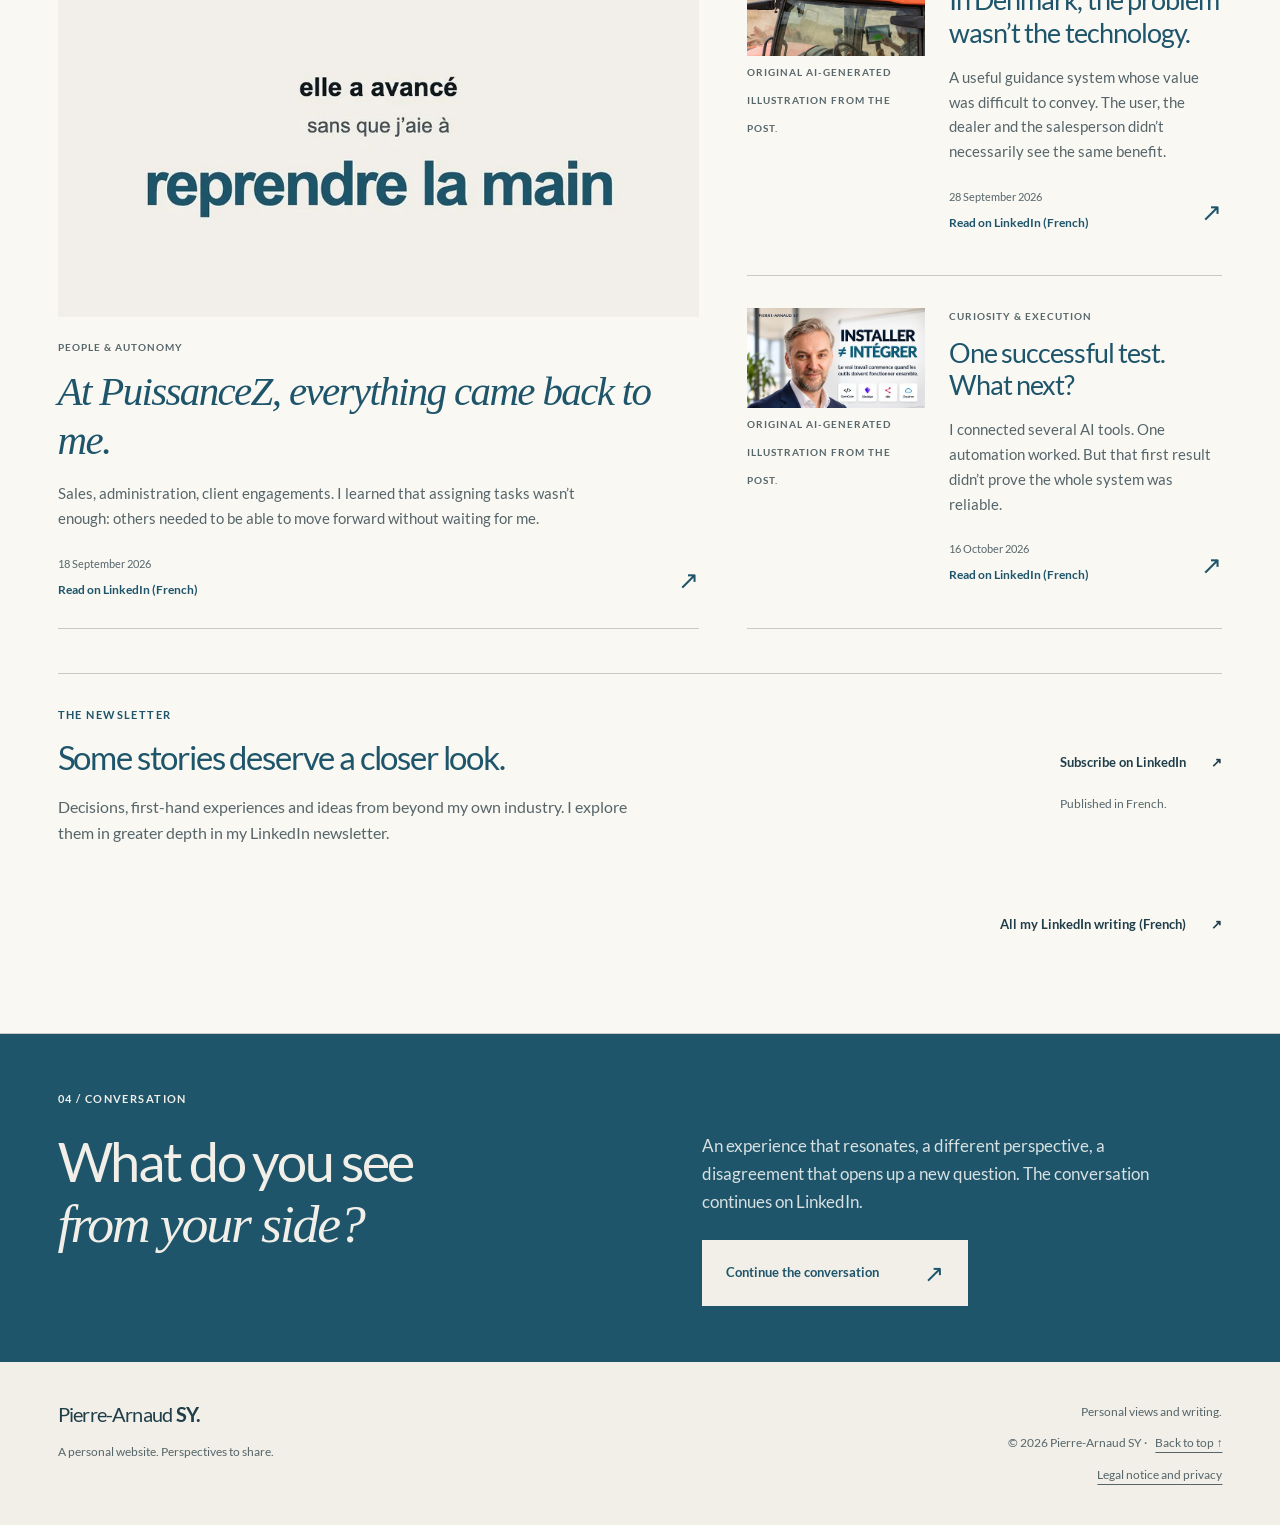
==== commit 3b54498f: "Ajouter l’invitation à la newsletter LinkedIn sur les accueils FR EN" ====
--- a/en/index.html
+++ b/en/index.html
@@ -168,6 +168,18 @@
         <span class="publication-foot"><span><time datetime="2026-10-16">16 October 2026</time><strong>Read on LinkedIn (French)<span class="sr-only"> (opens in a new tab)</span></strong></span><span aria-hidden="true">↗</span></span>
       </div>
     </a></div>
+        
+        <aside class="newsletter-invitation" aria-labelledby="newsletter-title">
+          <div class="newsletter-copy">
+            <p class="eyebrow">THE NEWSLETTER</p>
+            <h3 id="newsletter-title">Some stories deserve a closer look.</h3>
+            <p class="newsletter-description">Decisions, first-hand experiences and ideas from beyond my own industry. I explore them in greater depth in my LinkedIn newsletter.</p>
+          </div>
+          <div class="newsletter-action">
+            <a class="text-link" href="https://www.linkedin.com/build-relation/newsletter-follow?entityUrn=6922158178088452097" target="_blank" rel="noopener noreferrer">Subscribe on LinkedIn <span aria-hidden="true">↗</span><span class="sr-only"> (opens in a new tab)</span></a>
+            <p class="newsletter-language">Published in French.</p>
+          </div>
+        </aside>
         <div class="all-publications"><a class="text-link" href="https://www.linkedin.com/in/pierrearnaudsy/recent-activity/all/" target="_blank" rel="noopener noreferrer">All my LinkedIn writing (French) <span aria-hidden="true">↗</span><span class="sr-only"> (opens in a new tab)</span></a></div>
       </div>
     </section>
--- a/styles.css
+++ b/styles.css
@@ -137,6 +137,15 @@
 .publication-foot > span:last-child { color: var(--steel); font-size: 25px; }
 .all-publications { display: flex; justify-content: flex-end; }
 .all-publications .text-link { margin-top: 22px; }
+.newsletter-invitation { display: grid; grid-template-columns: minmax(0, 1fr) auto; align-items: center; gap: 32px 64px; margin-top: 44px; padding-block: 32px; border-top: 1px solid var(--line); }
+.newsletter-copy { max-width: 720px; }
+.newsletter-invitation h3 { margin-top: 14px; color: var(--steel); font-size: clamp(26px, 2.6vw, 36px); line-height: 1.22; letter-spacing: -.035em; }
+.newsletter-description { max-width: 64ch; margin-top: 16px; color: var(--muted); font-size: 16px; }
+.newsletter-action .text-link { margin-top: 0; }
+.newsletter-language { margin-top: 8px; color: var(--muted); font-size: 12px; }
+@media (max-width: 719px) {
+  .newsletter-invitation { grid-template-columns: minmax(0, 1fr); gap: 8px; margin-top: 32px; padding-block: 28px; }
+}
 .career-main { width: min(100% - var(--gutter) * 2, 1040px); padding-block: 32px 70px; }
 .back-link { display: inline-flex; align-items: center; gap: 12px; min-height: 44px; color: var(--muted); font-size: 13px; text-decoration: none; }
 .back-link:hover { text-decoration: underline; }
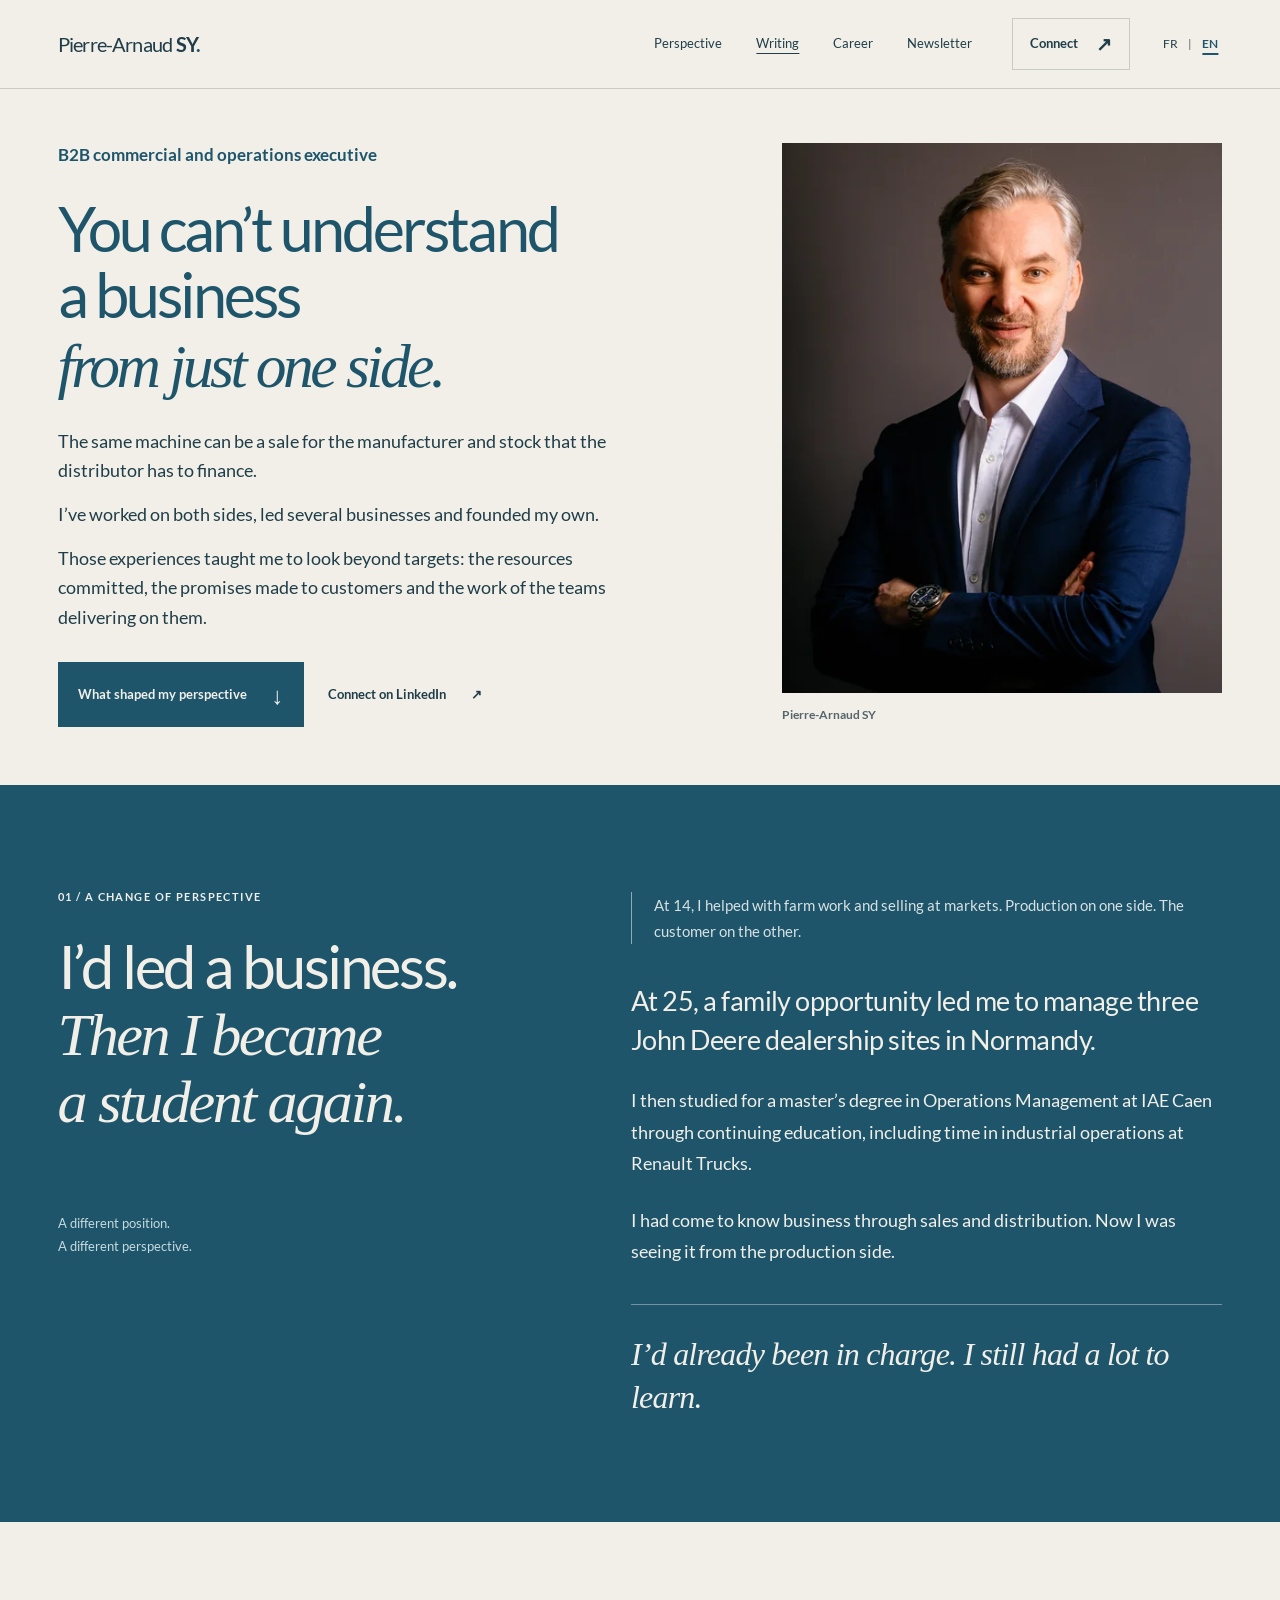
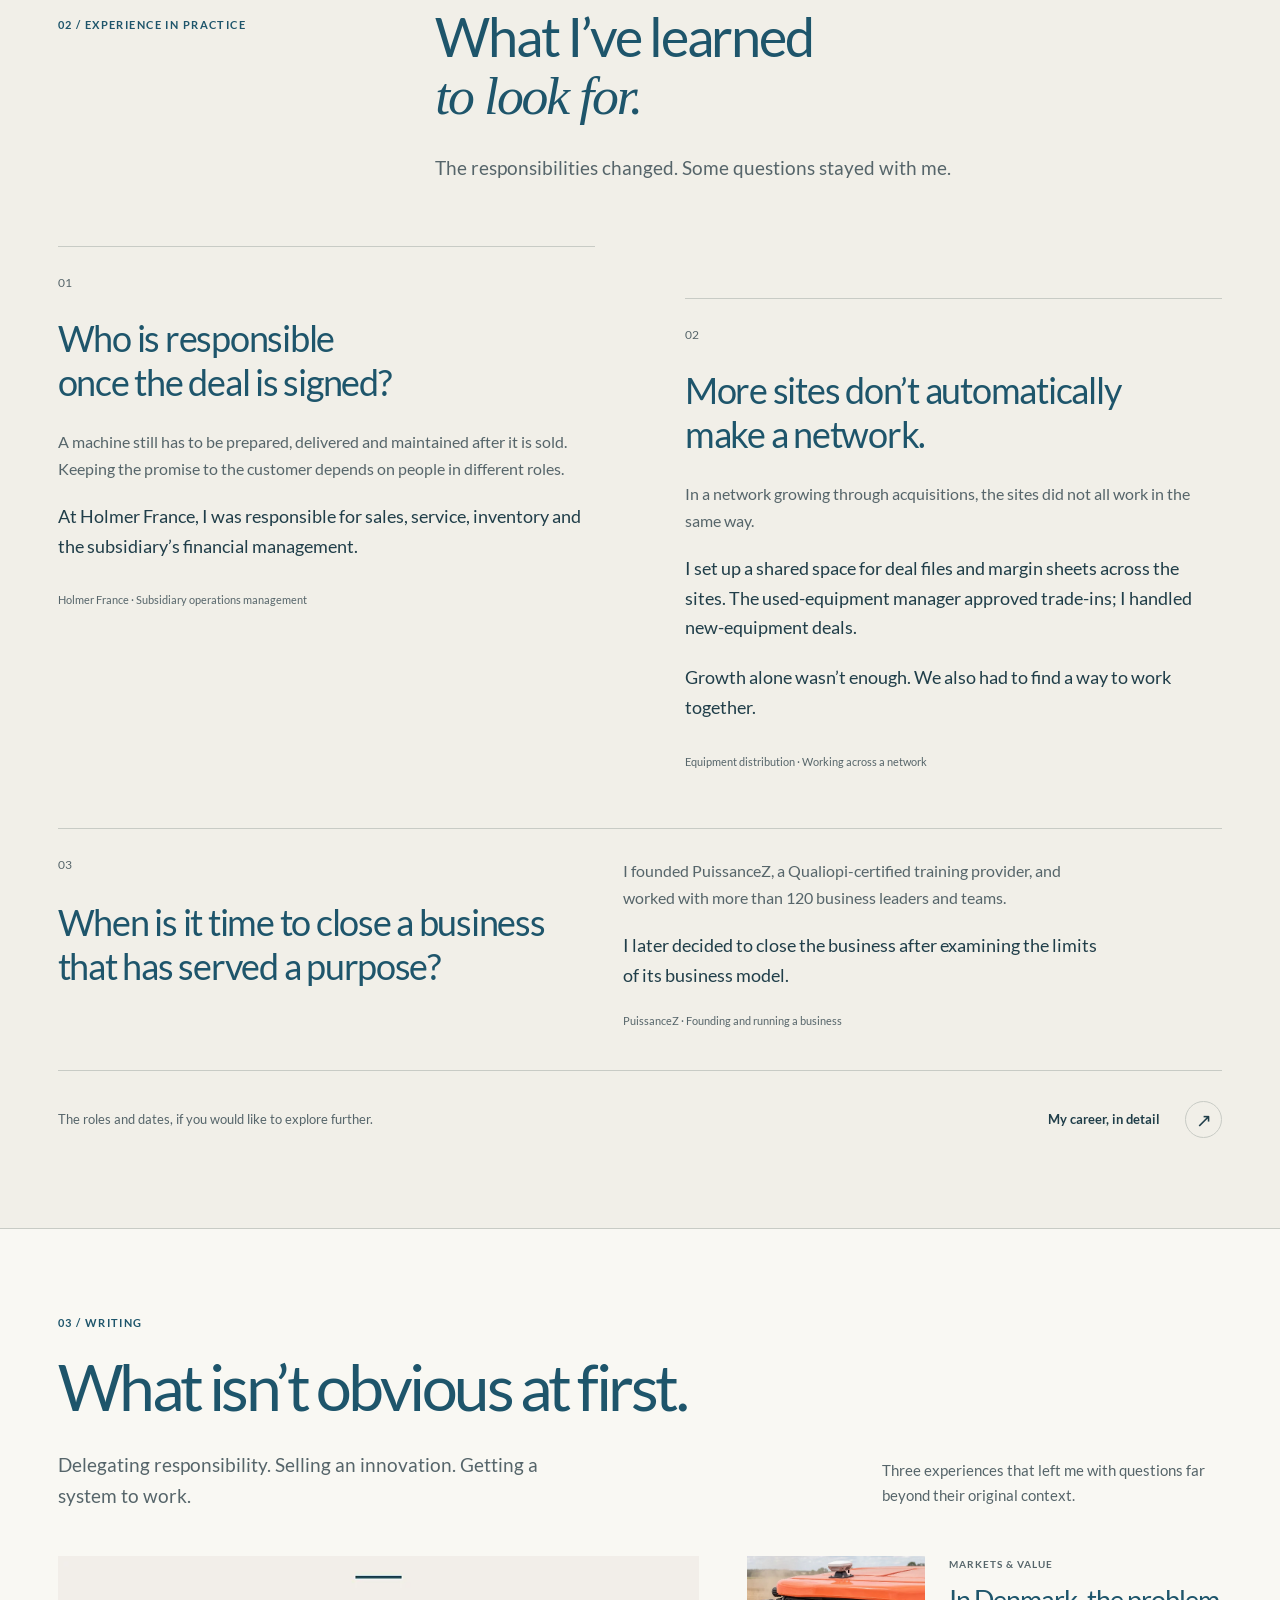
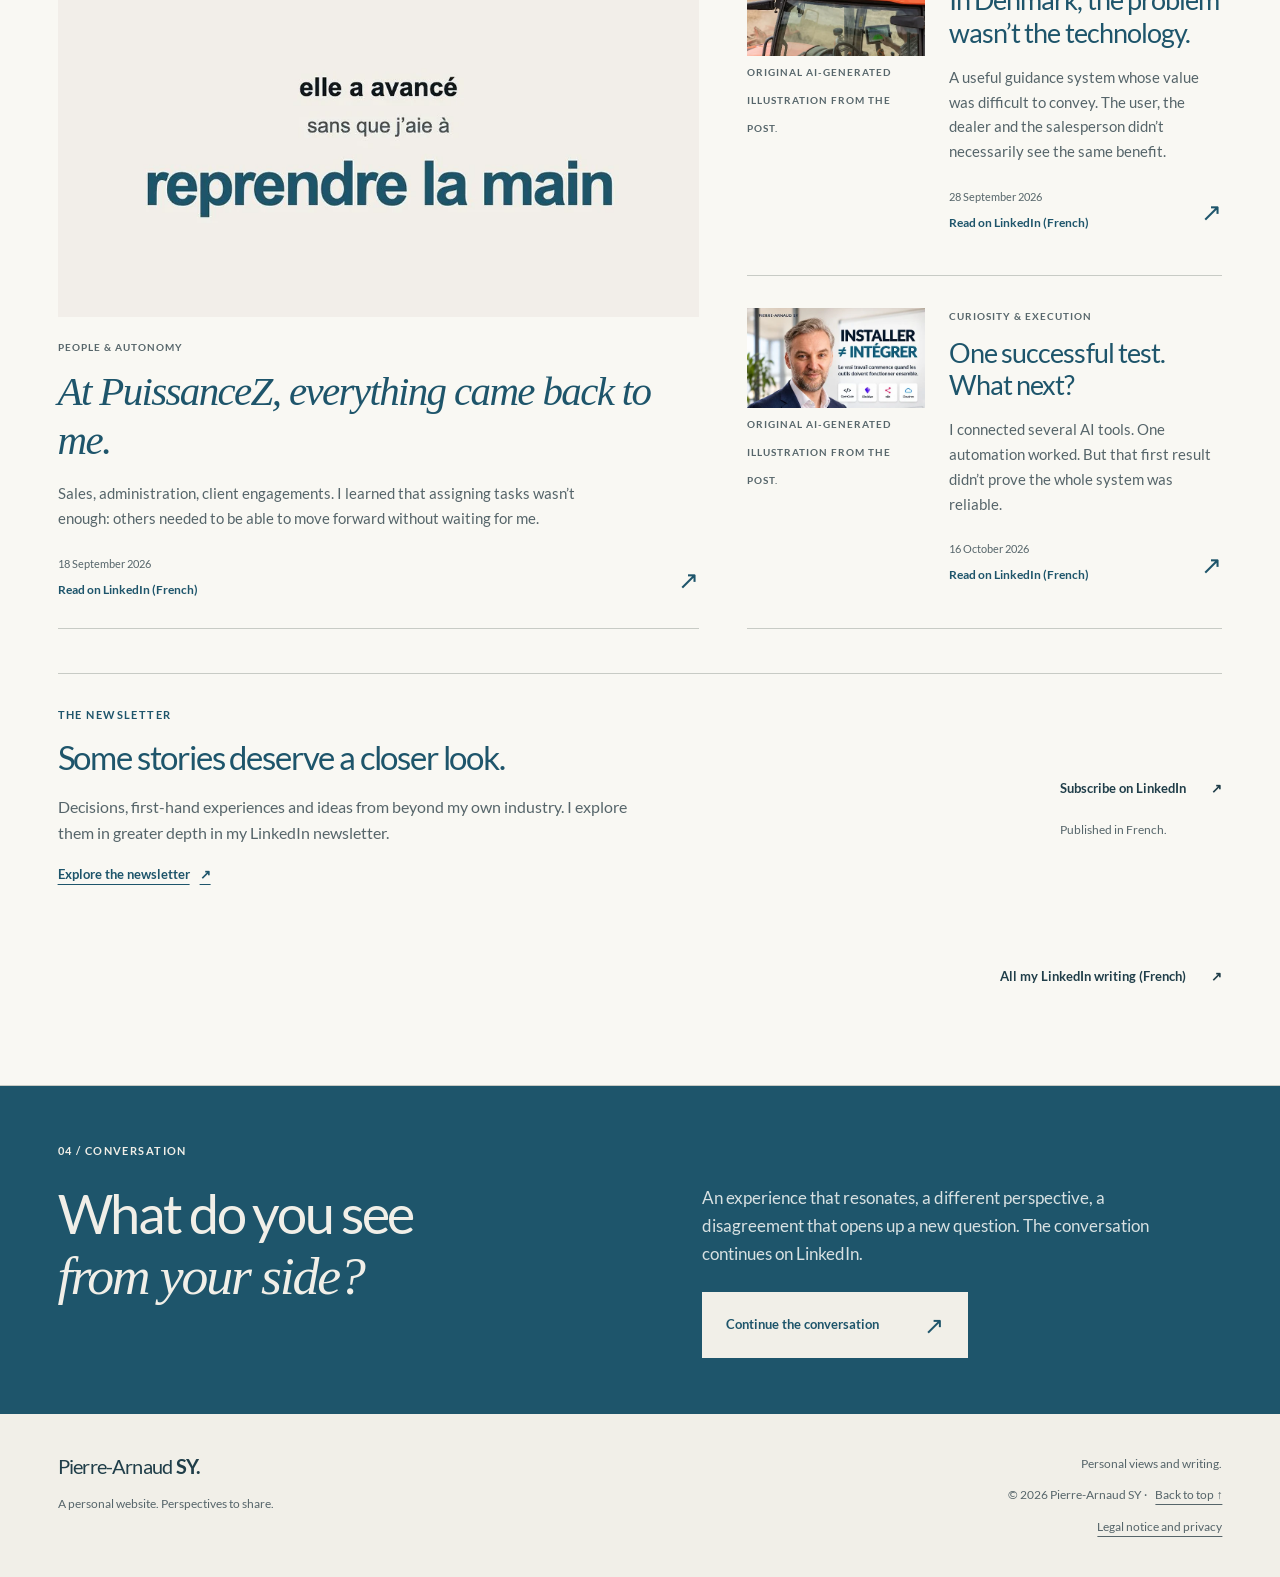
==== commit 1cb62611: "Publier la page newsletter FR EN avec l’édition 34 - Créer newsletter.html et en/newsletter.html pou" ====
--- a/en/index.html
+++ b/en/index.html
@@ -41,6 +41,7 @@
         <a href="#histoire">Perspective</a>
         <a href="#publications">Writing</a>
         <a href="career.html">Career</a>
+        <a href="newsletter.html">Newsletter</a>
       </nav>
       <a class="header-link" data-contact href="https://www.linkedin.com/in/pierrearnaudsy" target="_blank" rel="noopener noreferrer">Connect <span aria-hidden="true">↗</span><span class="sr-only"> on LinkedIn (opens in a new tab)</span></a>
       <nav class="language-switcher" aria-label="Site language"><a href="../" lang="fr" hreflang="fr" aria-label="FR, lire cette page en français">FR</a><span class="language-divider" aria-hidden="true">|</span><span class="current-language" lang="en" aria-current="page"><span aria-hidden="true">EN</span><span class="sr-only">English, current language</span></span></nav>
@@ -50,6 +51,7 @@
           <a href="#histoire">Perspective <span aria-hidden="true">↘</span></a>
           <a href="#publications">Writing <span aria-hidden="true">↘</span></a>
           <a href="career.html">Career <span aria-hidden="true">↗</span></a>
+          <a href="newsletter.html">Newsletter <span aria-hidden="true">↗</span></a>
           <a href="#conversation">The conversation <span aria-hidden="true">↘</span></a>
         </nav>
       </details>
@@ -174,6 +176,7 @@
             <p class="eyebrow">THE NEWSLETTER</p>
             <h3 id="newsletter-title">Some stories deserve a closer look.</h3>
             <p class="newsletter-description">Decisions, first-hand experiences and ideas from beyond my own industry. I explore them in greater depth in my LinkedIn newsletter.</p>
+            <a class="text-link newsletter-discovery" href="newsletter.html">Explore the newsletter <span aria-hidden="true">↗</span></a>
           </div>
           <div class="newsletter-action">
             <a class="text-link" href="https://www.linkedin.com/build-relation/newsletter-follow?entityUrn=6922158178088452097" target="_blank" rel="noopener noreferrer">Subscribe on LinkedIn <span aria-hidden="true">↗</span><span class="sr-only"> (opens in a new tab)</span></a>
--- a/styles.css
+++ b/styles.css
@@ -143,6 +143,7 @@
 .newsletter-description { max-width: 64ch; margin-top: 16px; color: var(--muted); font-size: 16px; }
 .newsletter-action .text-link { margin-top: 0; }
 .newsletter-language { margin-top: 8px; color: var(--muted); font-size: 12px; }
+.newsletter-copy .newsletter-discovery { margin-top: 4px; gap: 10px; color: var(--steel); text-decoration: underline; }
 @media (max-width: 719px) {
   .newsletter-invitation { grid-template-columns: minmax(0, 1fr); gap: 8px; margin-top: 32px; padding-block: 28px; }
 }
@@ -364,3 +365,22 @@
   .language-switcher { gap: 3px; font-size: 11px; }
 }
 @media print { .language-switcher { display: none; } }
+
+.newsletter-page .career-main { padding-top: clamp(40px, 6vw, 76px); }
+.newsletter-heading { padding-bottom: clamp(36px, 5vw, 66px); }
+.newsletter-heading h1 { margin-top: 16px; font-size: clamp(37px, 6vw, 76px); text-transform: uppercase; }
+.newsletter-heading .lead { color: var(--ink); }
+.newsletter-intro { max-width: 59ch; margin-top: 12px; color: var(--muted); }
+.newsletter-heading .button { margin-top: 24px; gap: 20px; }
+.newsletter-page .newsletter-language { font-size: 13px; }
+.newsletter-edition { display: grid; grid-template-columns: minmax(0, .95fr) minmax(0, 1.1fr); grid-template-rows: auto 1fr; align-items: start; gap: 16px clamp(30px, 5vw, 68px); }
+.newsletter-edition h3 { margin-top: 10px; color: var(--steel); font-size: clamp(30px, 4vw, 52px); letter-spacing: -.035em; line-height: 1.15; }
+.newsletter-cover { grid-column: 2; grid-row: 1 / 3; }
+.newsletter-cover img { width: 100%; height: auto; }
+.newsletter-summary { max-width: 49ch; }
+.newsletter-summary .text-link { margin-top: 8px; gap: 12px; color: var(--steel); text-decoration: underline; }
+.newsletter-archive { margin-top: 34px; padding-top: 24px; border-top: 1px solid var(--line); color: var(--muted); font-size: 14px; }
+@media (max-width: 719px) {
+  .newsletter-edition { grid-template-columns: minmax(0, 1fr); grid-template-rows: auto; }
+  .newsletter-cover { grid-area: auto; }
+}
